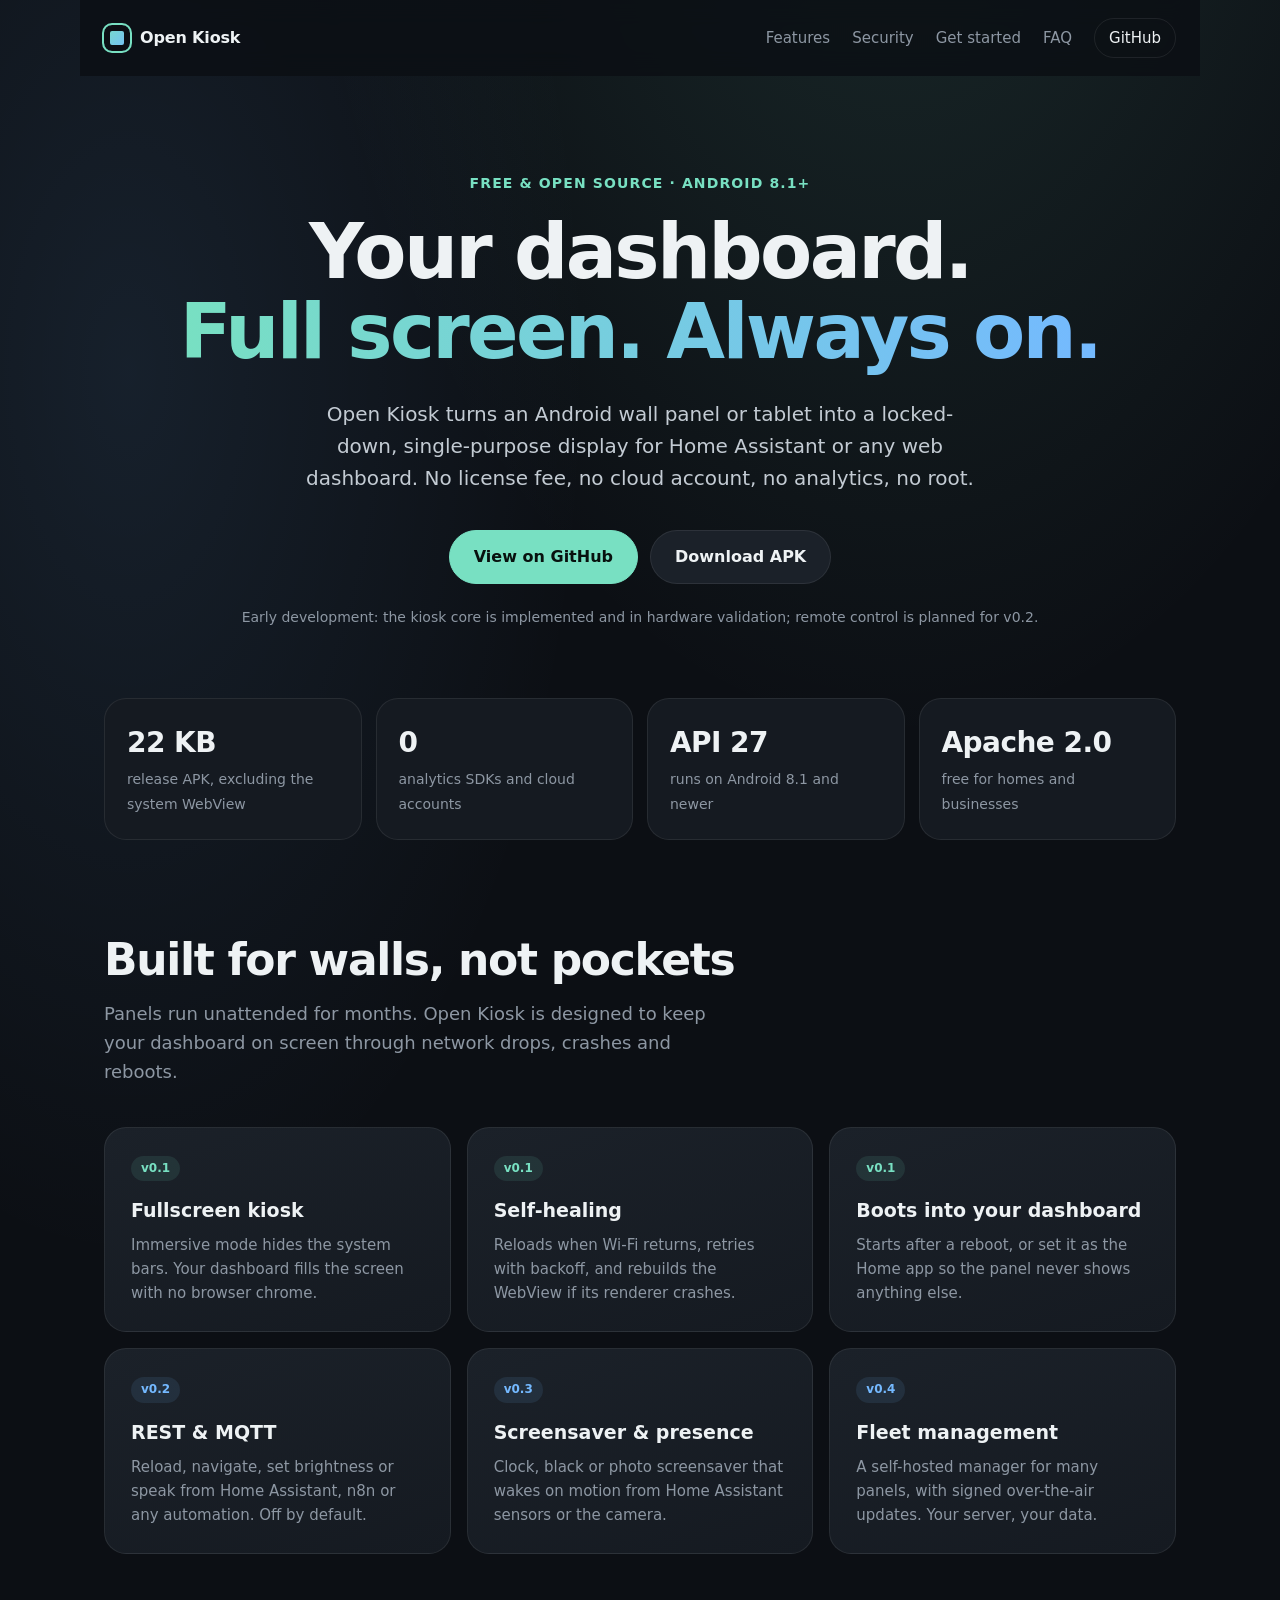
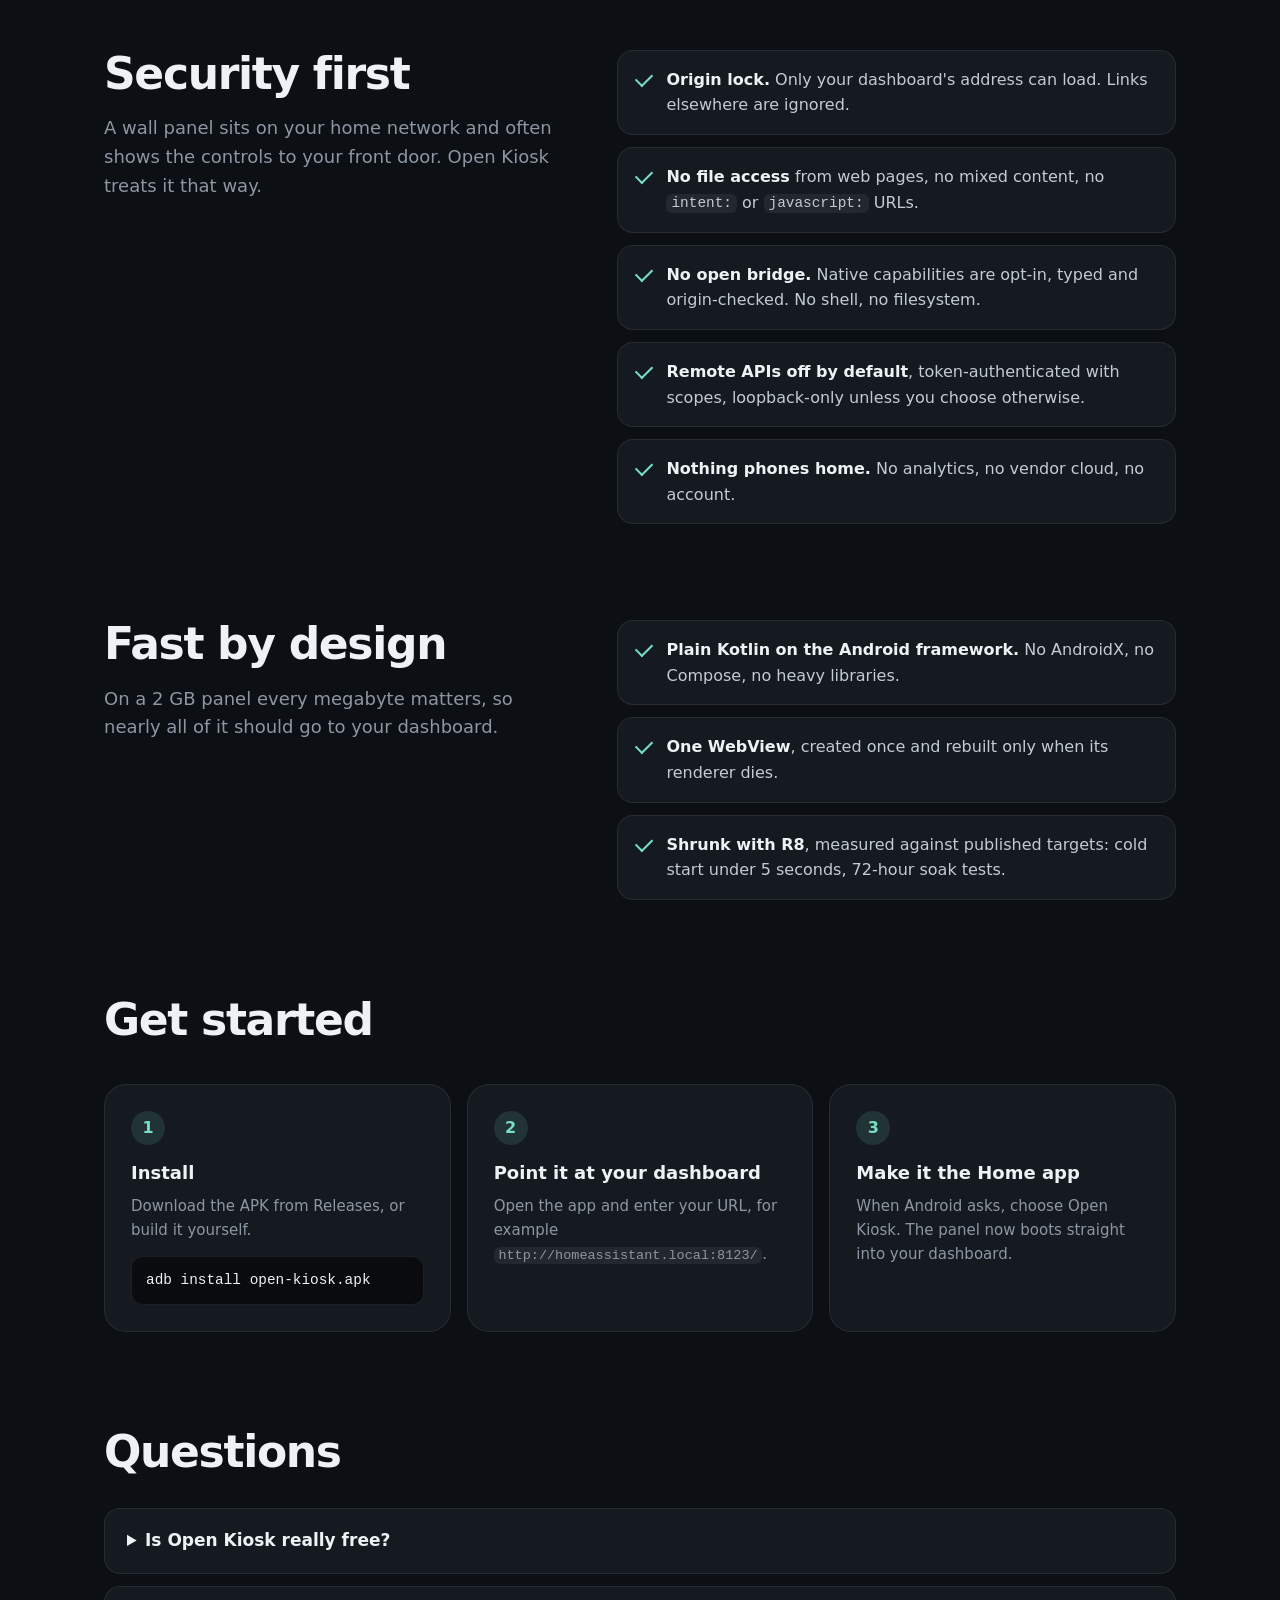
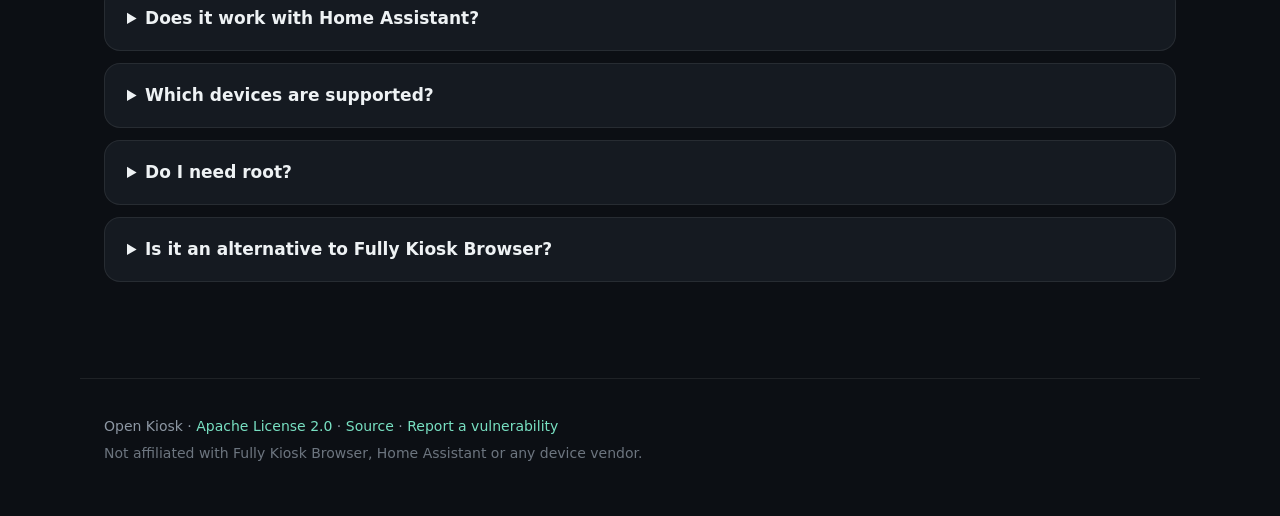
==== site/index.html @ db81648e "Add the v0.1 kiosk core, specification and project website Open Kiosk is a free, open-source kiosk b" ====
<!doctype html>
<html lang="en">
<head>
  <meta charset="utf-8">
  <meta name="viewport" content="width=device-width, initial-scale=1">
  <title>Open Kiosk — free, open-source kiosk browser for Android wall panels</title>
  <meta name="description" content="Open Kiosk is a free, open-source kiosk browser for Android 8.1+ wall panels and tablets. Run Home Assistant or any web dashboard full screen, locked down and always on. No license fee, no cloud account, no root.">
  <meta name="keywords" content="kiosk browser, android kiosk, home assistant wall panel, home assistant dashboard tablet, fully kiosk alternative, open source kiosk, wall mounted tablet">
  <meta name="theme-color" content="#0c0f14">
  <link rel="canonical" href="https://shoshins.github.io/open-kiosk/">
  <meta property="og:type" content="website">
  <meta property="og:title" content="Open Kiosk — open-source kiosk browser for Android wall panels">
  <meta property="og:description" content="Run Home Assistant or any web dashboard full screen on an Android panel. Free, open source, security- and performance-first.">
  <meta property="og:url" content="https://shoshins.github.io/open-kiosk/">
  <meta name="twitter:card" content="summary">
  <link rel="stylesheet" href="style.css">
  <script type="application/ld+json">
  {
    "@context": "https://schema.org",
    "@type": "SoftwareApplication",
    "name": "Open Kiosk",
    "applicationCategory": "UtilitiesApplication",
    "operatingSystem": "Android 8.1 or later",
    "description": "Free, open-source kiosk browser for Android wall panels and smart-home dashboards.",
    "license": "https://www.apache.org/licenses/LICENSE-2.0",
    "offers": { "@type": "Offer", "price": "0", "priceCurrency": "USD" },
    "url": "https://shoshins.github.io/open-kiosk/"
  }
  </script>
</head>
<body>
  <header class="nav">
    <a class="logo" href="#top" aria-label="Open Kiosk home"><span class="logo-mark" aria-hidden="true"></span>Open Kiosk</a>
    <nav aria-label="Sections">
      <a href="#features">Features</a>
      <a href="#security">Security</a>
      <a href="#start">Get started</a>
      <a href="#faq">FAQ</a>
      <a class="nav-cta" href="https://github.com/shoshins/open-kiosk">GitHub</a>
    </nav>
  </header>

  <main id="top">
    <section class="hero">
      <p class="eyebrow">Free &amp; open source · Android 8.1+</p>
      <h1>Your dashboard.<br><span>Full screen. Always on.</span></h1>
      <p class="lead">Open Kiosk turns an Android wall panel or tablet into a locked-down,
        single-purpose display for Home Assistant or any web dashboard.
        No license fee, no cloud account, no analytics, no root.</p>
      <div class="actions">
        <a class="button primary" href="https://github.com/shoshins/open-kiosk">View on GitHub</a>
        <a class="button" href="https://github.com/shoshins/open-kiosk/releases">Download APK</a>
      </div>
      <p class="status">Early development: the kiosk core is implemented and in hardware validation; remote control is planned for v0.2.</p>
    </section>

    <section class="stats" aria-label="At a glance">
      <div><strong>22 KB</strong><span>release APK, excluding the system WebView</span></div>
      <div><strong>0</strong><span>analytics SDKs and cloud accounts</span></div>
      <div><strong>API 27</strong><span>runs on Android 8.1 and newer</span></div>
      <div><strong>Apache 2.0</strong><span>free for homes and businesses</span></div>
    </section>

    <section id="features" class="section">
      <h2>Built for walls, not pockets</h2>
      <p class="section-lead">Panels run unattended for months. Open Kiosk is designed to keep your dashboard on screen through
        network drops, crashes and reboots.</p>
      <div class="cards">
        <article class="card">
          <span class="tag done">v0.1</span>
          <h3>Fullscreen kiosk</h3>
          <p>Immersive mode hides the system bars. Your dashboard fills the screen with no browser chrome.</p>
        </article>
        <article class="card">
          <span class="tag done">v0.1</span>
          <h3>Self-healing</h3>
          <p>Reloads when Wi-Fi returns, retries with backoff, and rebuilds the WebView if its renderer crashes.</p>
        </article>
        <article class="card">
          <span class="tag done">v0.1</span>
          <h3>Boots into your dashboard</h3>
          <p>Starts after a reboot, or set it as the Home app so the panel never shows anything else.</p>
        </article>
        <article class="card">
          <span class="tag">v0.2</span>
          <h3>REST &amp; MQTT</h3>
          <p>Reload, navigate, set brightness or speak from Home Assistant, n8n or any automation. Off by default.</p>
        </article>
        <article class="card">
          <span class="tag">v0.3</span>
          <h3>Screensaver &amp; presence</h3>
          <p>Clock, black or photo screensaver that wakes on motion from Home Assistant sensors or the camera.</p>
        </article>
        <article class="card">
          <span class="tag">v0.4</span>
          <h3>Fleet management</h3>
          <p>A self-hosted manager for many panels, with signed over-the-air updates. Your server, your data.</p>
        </article>
      </div>
    </section>

    <section id="security" class="section split">
      <div>
        <h2>Security first</h2>
        <p class="section-lead">A wall panel sits on your home network and often shows the controls to your front door.
          Open Kiosk treats it that way.</p>
      </div>
      <ul class="checks">
        <li><strong>Origin lock.</strong> Only your dashboard's address can load. Links elsewhere are ignored.</li>
        <li><strong>No file access</strong> from web pages, no mixed content, no <code>intent:</code> or <code>javascript:</code> URLs.</li>
        <li><strong>No open bridge.</strong> Native capabilities are opt-in, typed and origin-checked. No shell, no filesystem.</li>
        <li><strong>Remote APIs off by default</strong>, token-authenticated with scopes, loopback-only unless you choose otherwise.</li>
        <li><strong>Nothing phones home.</strong> No analytics, no vendor cloud, no account.</li>
      </ul>
    </section>

    <section class="section split">
      <div>
        <h2>Fast by design</h2>
        <p class="section-lead">On a 2 GB panel every megabyte matters, so nearly all of it should go to your dashboard.</p>
      </div>
      <ul class="checks">
        <li><strong>Plain Kotlin on the Android framework.</strong> No AndroidX, no Compose, no heavy libraries.</li>
        <li><strong>One WebView</strong>, created once and rebuilt only when its renderer dies.</li>
        <li><strong>Shrunk with R8</strong>, measured against published targets: cold start under 5 seconds, 72-hour soak tests.</li>
      </ul>
    </section>

    <section id="start" class="section">
      <h2>Get started</h2>
      <ol class="steps">
        <li><h3>Install</h3><p>Download the APK from Releases, or build it yourself.</p>
          <pre><code>adb install open-kiosk.apk</code></pre></li>
        <li><h3>Point it at your dashboard</h3><p>Open the app and enter your URL, for example
          <code>http://homeassistant.local:8123/</code>.</p></li>
        <li><h3>Make it the Home app</h3><p>When Android asks, choose Open Kiosk. The panel now boots straight into your dashboard.</p></li>
      </ol>
    </section>

    <section id="faq" class="section">
      <h2>Questions</h2>
      <details>
        <summary>Is Open Kiosk really free?</summary>
        <p>Yes. It is open source under the Apache License 2.0, free for personal and commercial use, with no paid tier.</p>
      </details>
      <details>
        <summary>Does it work with Home Assistant?</summary>
        <p>Yes. Any web dashboard works, including Home Assistant's own UI and custom dashboards. MQTT discovery for Home Assistant is planned for v0.2.</p>
      </details>
      <details>
        <summary>Which devices are supported?</summary>
        <p>Android 8.1 (API 27) or newer with Android System WebView: wall panels, tablets and TV boxes. Vendor-specific hardware such as knobs and secondary screens gets experimental adapters.</p>
      </details>
      <details>
        <summary>Do I need root?</summary>
        <p>No. A fully locked-down kiosk uses Android's own device-owner Lock Task mode, which is optional and documented separately.</p>
      </details>
      <details>
        <summary>Is it an alternative to Fully Kiosk Browser?</summary>
        <p>It covers the same core use case, a locked-down dashboard browser, as a free, open-source project. It is independent and not affiliated with Fully Kiosk Browser.</p>
      </details>
    </section>
  </main>

  <footer class="footer">
    <p>Open Kiosk · <a href="https://github.com/shoshins/open-kiosk/blob/main/LICENSE">Apache License 2.0</a> ·
      <a href="https://github.com/shoshins/open-kiosk">Source</a> ·
      <a href="https://github.com/shoshins/open-kiosk/blob/main/SECURITY.md">Report a vulnerability</a></p>
    <p class="muted">Not affiliated with Fully Kiosk Browser, Home Assistant or any device vendor.</p>
  </footer>
</body>
</html>
---- site/style.css ----
:root {
  --bg: #0c0f14;
  --panel: #151a21;
  --panel-2: #1b2129;
  --line: rgba(255, 255, 255, .08);
  --text: #eef2f4;
  --muted: #8d97a3;
  --mint: #78e0c2;
  --blue: #74b9ff;
  --radius: 22px;
  --max: 1120px;
  color-scheme: dark;
}

* { box-sizing: border-box; }

html { scroll-behavior: smooth; }

body {
  margin: 0;
  font-family: system-ui, -apple-system, "Segoe UI", Roboto, sans-serif;
  line-height: 1.6;
  color: var(--text);
  background:
    radial-gradient(ellipse 80% 50% at 70% -10%, rgba(120, 224, 194, .14), transparent 60%),
    radial-gradient(ellipse 60% 40% at 10% 10%, rgba(116, 185, 255, .10), transparent 60%),
    var(--bg);
  -webkit-font-smoothing: antialiased;
}

a { color: var(--mint); text-decoration: none; }
a:hover { text-decoration: underline; }
code { font-family: ui-monospace, "SF Mono", Menlo, monospace; font-size: .9em; padding: .1em .35em; border-radius: 6px; background: rgba(255, 255, 255, .06); }

/* Navigation */
.nav {
  position: sticky; top: 0; z-index: 10;
  display: flex; align-items: center; justify-content: space-between;
  max-width: var(--max); margin: 0 auto; padding: 18px 24px;
  background: rgba(12, 15, 20, .82);
  backdrop-filter: blur(12px);
  -webkit-backdrop-filter: blur(12px);
}
.logo { display: flex; align-items: center; gap: 10px; color: var(--text); font-weight: 750; letter-spacing: -.01em; }
.logo:hover { text-decoration: none; }
.logo-mark {
  width: 26px; height: 26px; border-radius: 8px;
  background: linear-gradient(135deg, var(--mint), var(--blue));
  box-shadow: inset 0 0 0 6px var(--bg);
  outline: 2px solid var(--mint);
}
.nav nav { display: flex; align-items: center; gap: 22px; }
.nav nav a { color: var(--muted); font-size: 15px; }
.nav nav a:hover { color: var(--text); text-decoration: none; }
.nav .nav-cta { color: var(--text); padding: 7px 14px; border: 1px solid var(--line); border-radius: 999px; }

/* Hero */
.hero { max-width: var(--max); margin: 0 auto; padding: 96px 24px 56px; text-align: center; }
.eyebrow { margin: 0 0 18px; color: var(--mint); font-size: 14px; font-weight: 650; letter-spacing: .08em; text-transform: uppercase; }
h1 { margin: 0; font-size: clamp(40px, 7vw, 76px); line-height: 1.05; letter-spacing: -.035em; font-weight: 750; }
h1 span { background: linear-gradient(90deg, var(--mint), var(--blue)); -webkit-background-clip: text; background-clip: text; color: transparent; }
.lead { max-width: 680px; margin: 26px auto 0; color: #c3cbd3; font-size: clamp(17px, 2vw, 20px); }
.actions { display: flex; justify-content: center; flex-wrap: wrap; gap: 12px; margin-top: 36px; }
.button {
  display: inline-block; padding: 13px 24px; border-radius: 999px;
  border: 1px solid var(--line); background: var(--panel-2);
  color: var(--text); font-weight: 650;
  transition: transform .15s ease, border-color .15s ease;
}
.button:hover { text-decoration: none; transform: translateY(-1px); border-color: rgba(255, 255, 255, .2); }
.button.primary { background: var(--mint); border-color: var(--mint); color: #08110e; }
.status { margin-top: 22px; color: var(--muted); font-size: 14px; }

/* Stats */
.stats {
  max-width: var(--max); margin: 0 auto; padding: 0 24px;
  display: grid; grid-template-columns: repeat(4, 1fr); gap: 14px;
}
.stats div { padding: 22px; border-radius: var(--radius); background: var(--panel); border: 1px solid var(--line); }
.stats strong { display: block; font-size: 28px; letter-spacing: -.02em; }
.stats span { color: var(--muted); font-size: 14px; }

/* Sections */
.section { max-width: var(--max); margin: 0 auto; padding: 96px 24px 0; }
h2 { margin: 0; font-size: clamp(30px, 4vw, 44px); letter-spacing: -.03em; line-height: 1.1; }
.section-lead { max-width: 620px; margin: 16px 0 0; color: var(--muted); font-size: 18px; }
.split { display: grid; grid-template-columns: 1fr 1.2fr; gap: 48px; align-items: start; }

.cards { display: grid; grid-template-columns: repeat(3, 1fr); gap: 16px; margin-top: 40px; }
.card { padding: 26px; border-radius: var(--radius); background: linear-gradient(160deg, var(--panel-2), var(--panel)); border: 1px solid var(--line); }
.card h3 { margin: 14px 0 8px; font-size: 19px; }
.card p { margin: 0; color: var(--muted); font-size: 15px; }
.tag { display: inline-block; padding: 3px 10px; border-radius: 999px; font-size: 12px; font-weight: 700; color: var(--blue); background: rgba(116, 185, 255, .1); }
.tag.done { color: var(--mint); background: rgba(120, 224, 194, .1); }

.checks { list-style: none; margin: 0; padding: 0; display: grid; gap: 12px; }
.checks li { position: relative; padding: 16px 18px 16px 48px; border-radius: 16px; background: var(--panel); border: 1px solid var(--line); color: #c3cbd3; }
.checks li::before {
  content: ""; position: absolute; left: 18px; top: 22px;
  width: 14px; height: 8px;
  border-left: 2px solid var(--mint); border-bottom: 2px solid var(--mint);
  transform: rotate(-45deg);
}
.checks strong { color: var(--text); }

.steps { list-style: none; counter-reset: step; margin: 40px 0 0; padding: 0; display: grid; grid-template-columns: repeat(3, 1fr); gap: 16px; }
.steps li { counter-increment: step; padding: 26px; border-radius: var(--radius); background: var(--panel); border: 1px solid var(--line); }
.steps li::before { content: counter(step); display: grid; place-items: center; width: 34px; height: 34px; border-radius: 50%; background: rgba(120, 224, 194, .12); color: var(--mint); font-weight: 750; }
.steps h3 { margin: 14px 0 6px; font-size: 18px; }
.steps p { margin: 0; color: var(--muted); font-size: 15px; }
.steps pre { margin: 14px 0 0; padding: 12px 14px; border-radius: 12px; background: #090b0f; border: 1px solid var(--line); overflow-x: auto; }
.steps pre code { padding: 0; background: none; }

details { margin-top: 12px; padding: 18px 22px; border-radius: 16px; background: var(--panel); border: 1px solid var(--line); }
details:first-of-type { margin-top: 32px; }
summary { cursor: pointer; font-weight: 650; font-size: 17px; }
details p { margin: 12px 0 0; color: var(--muted); }

/* Footer */
.footer { max-width: var(--max); margin: 96px auto 0; padding: 32px 24px 48px; border-top: 1px solid var(--line); color: var(--muted); font-size: 14px; }
.footer p { margin: 4px 0; }
.muted { opacity: .75; }

@media (max-width: 860px) {
  .nav nav a:not(.nav-cta) { display: none; }
  .stats { grid-template-columns: repeat(2, 1fr); }
  .cards, .steps, .split { grid-template-columns: 1fr; }
  .split { gap: 24px; }
  .hero { padding-top: 64px; }
  .section { padding-top: 72px; }
}

@media (prefers-reduced-motion: reduce) {
  html { scroll-behavior: auto; }
  .button { transition: none; }
}
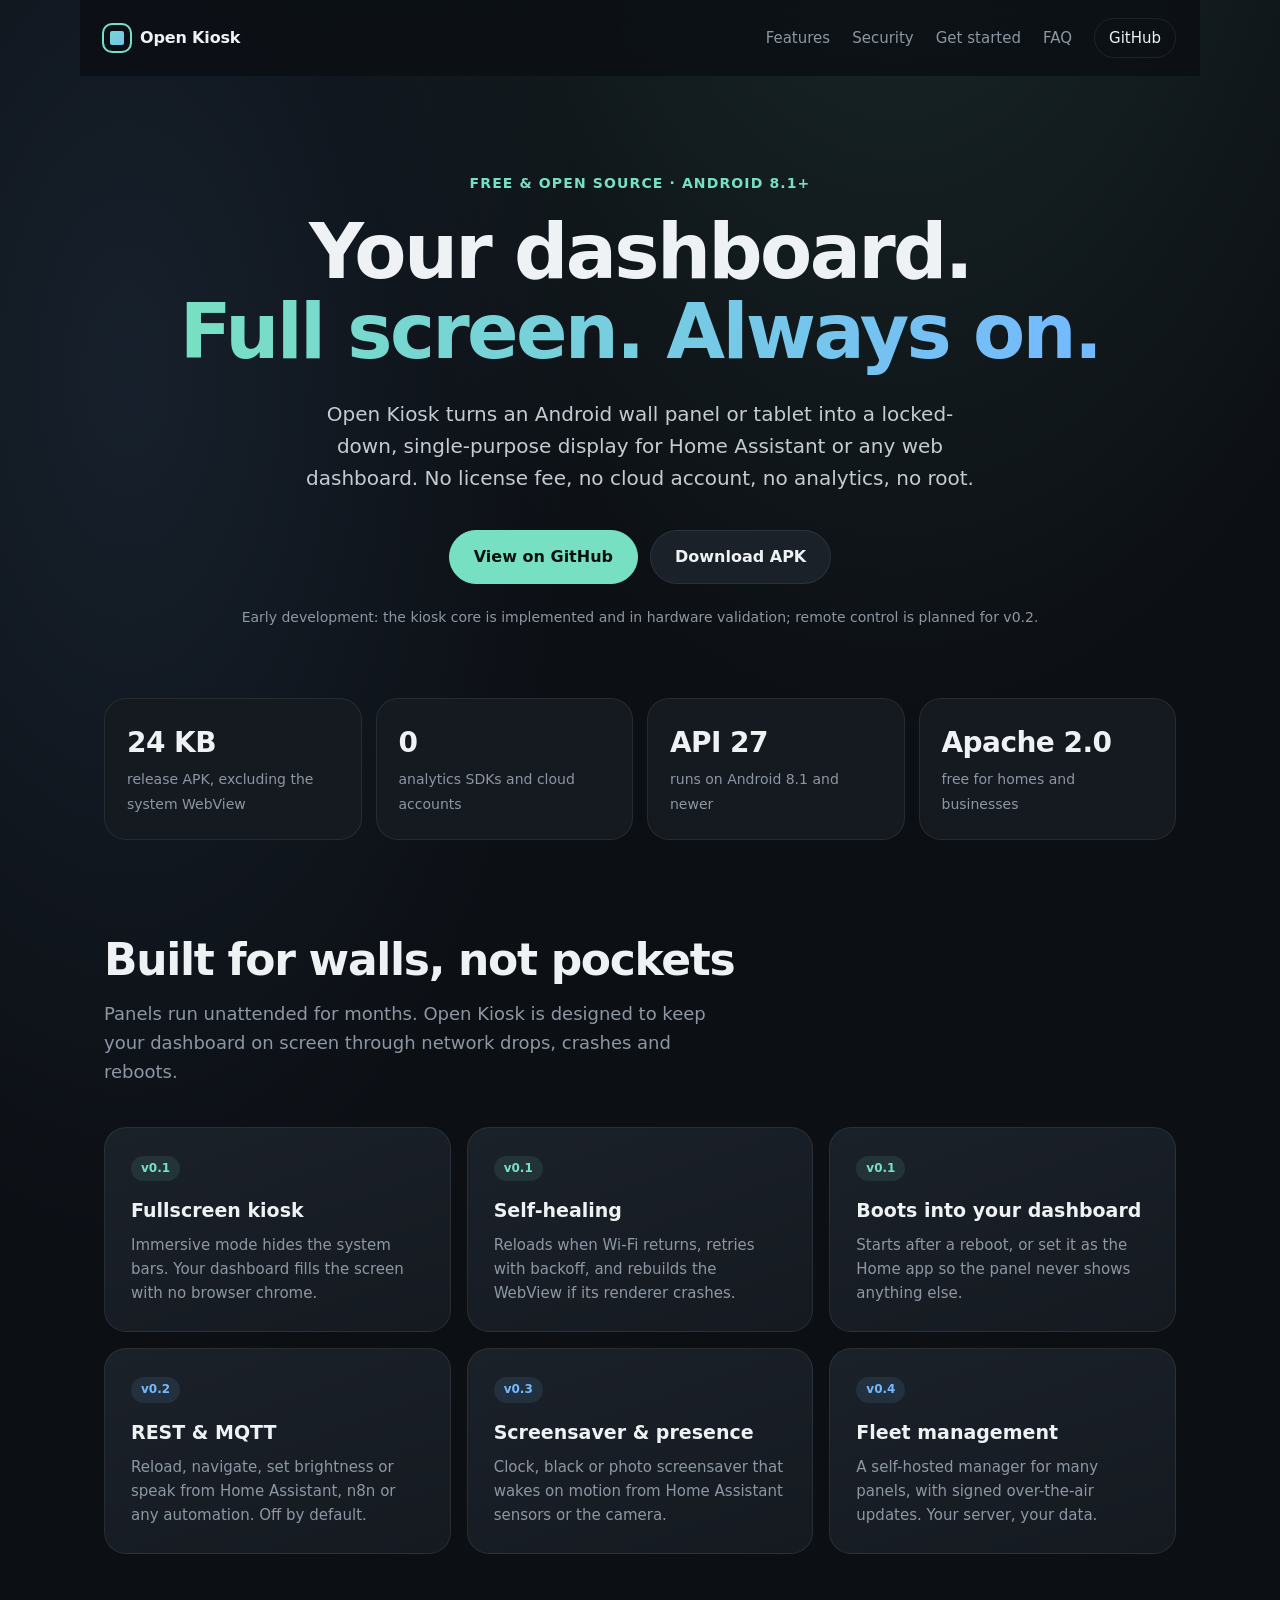
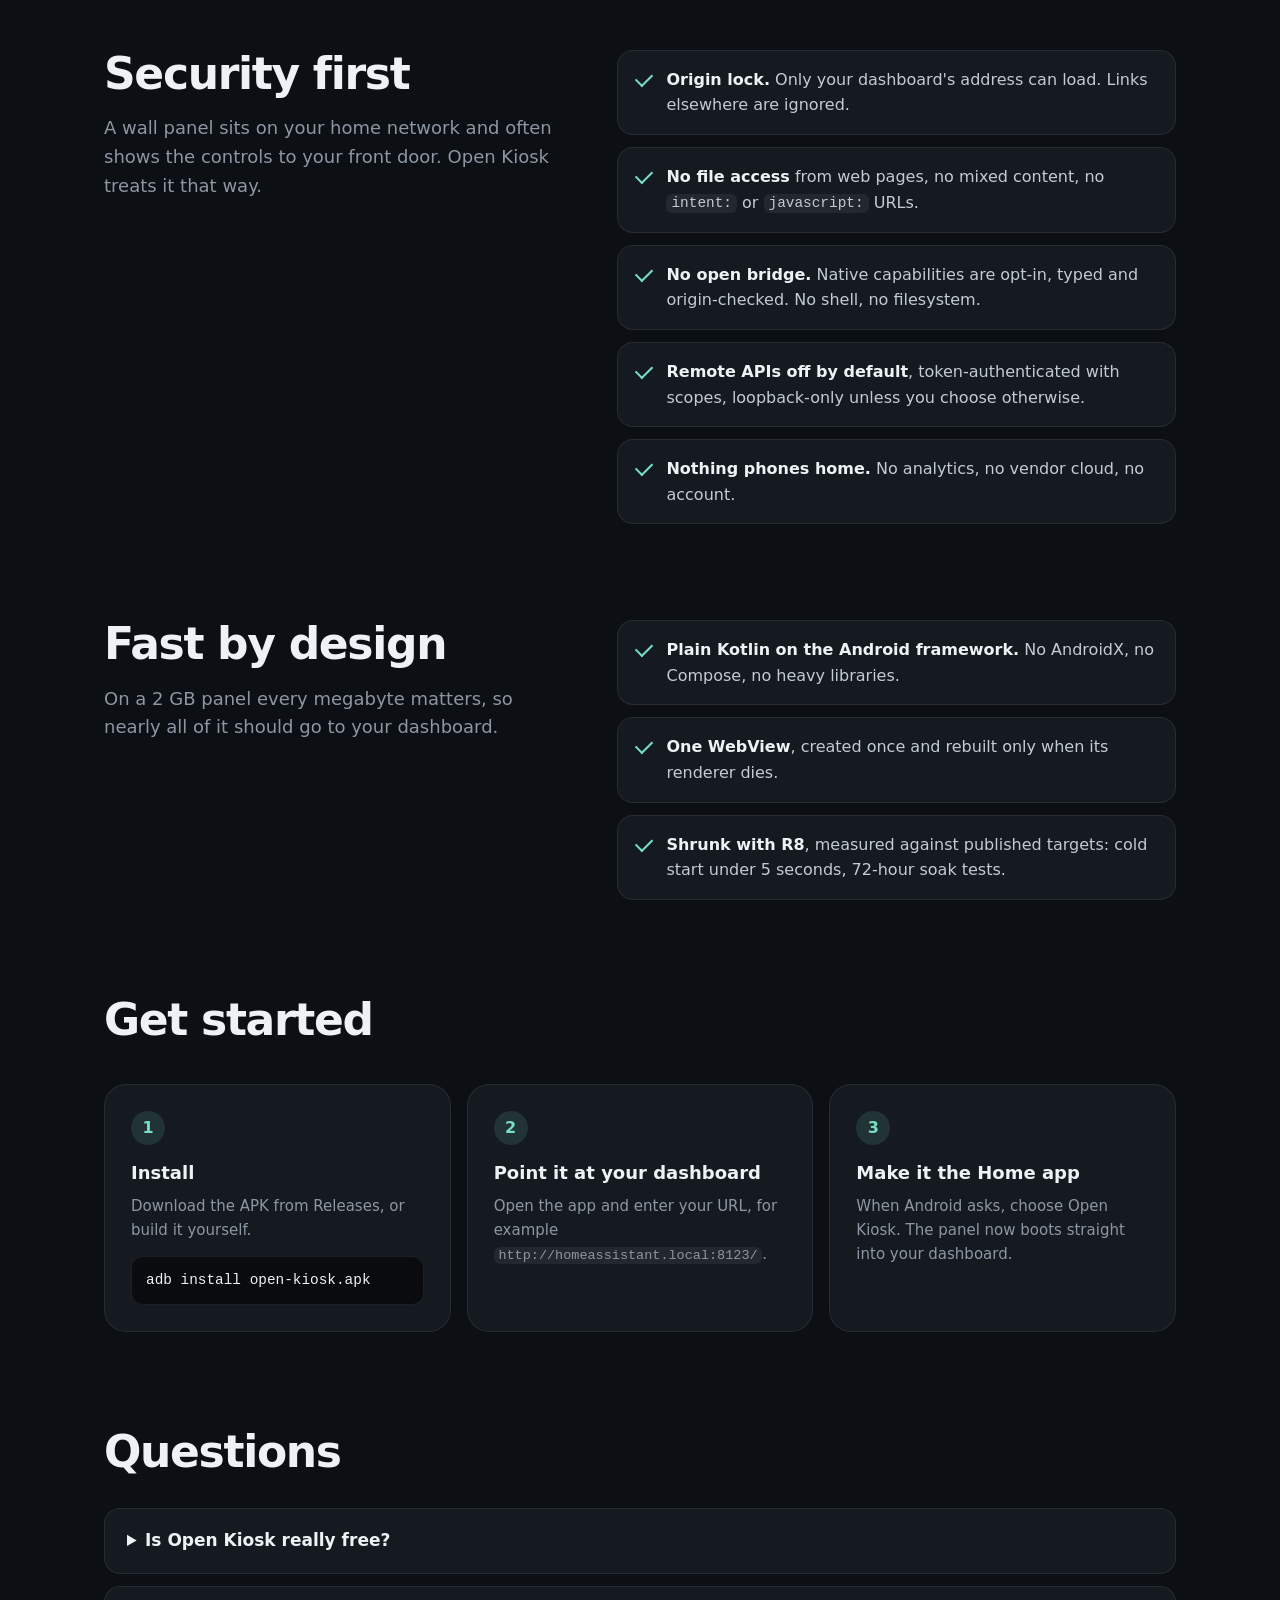
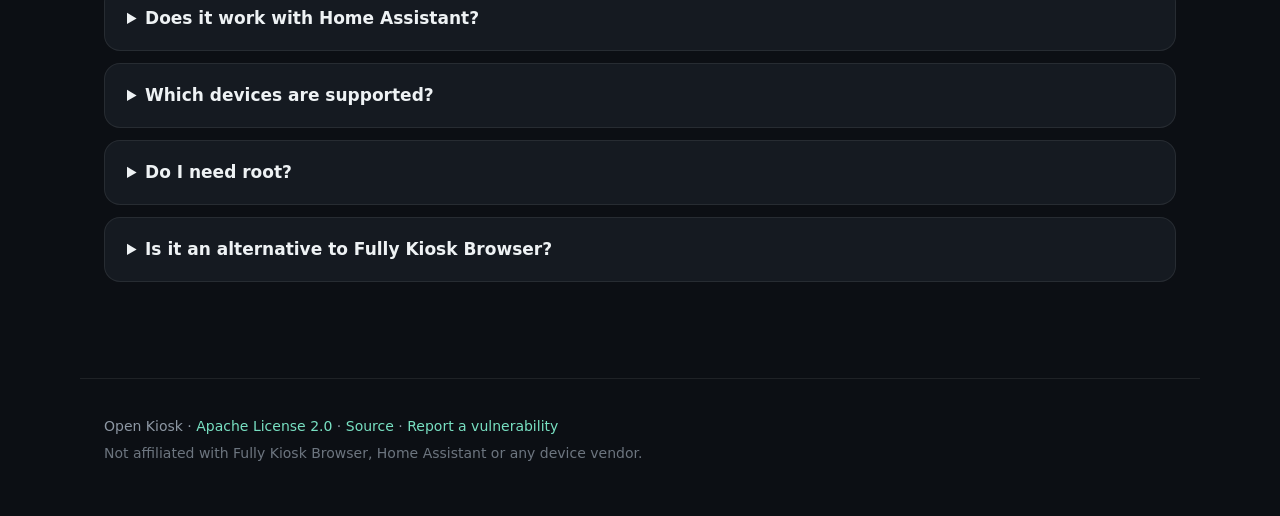
==== commit 6c3b56af: "Target Android 16 and fix the CI build Google Play requires API 36 for new apps and updates from 31 " ====
--- a/site/index.html
+++ b/site/index.html
@@ -55,7 +55,7 @@
     </section>
 
     <section class="stats" aria-label="At a glance">
-      <div><strong>22 KB</strong><span>release APK, excluding the system WebView</span></div>
+      <div><strong>24 KB</strong><span>release APK, excluding the system WebView</span></div>
       <div><strong>0</strong><span>analytics SDKs and cloud accounts</span></div>
       <div><strong>API 27</strong><span>runs on Android 8.1 and newer</span></div>
       <div><strong>Apache 2.0</strong><span>free for homes and businesses</span></div>
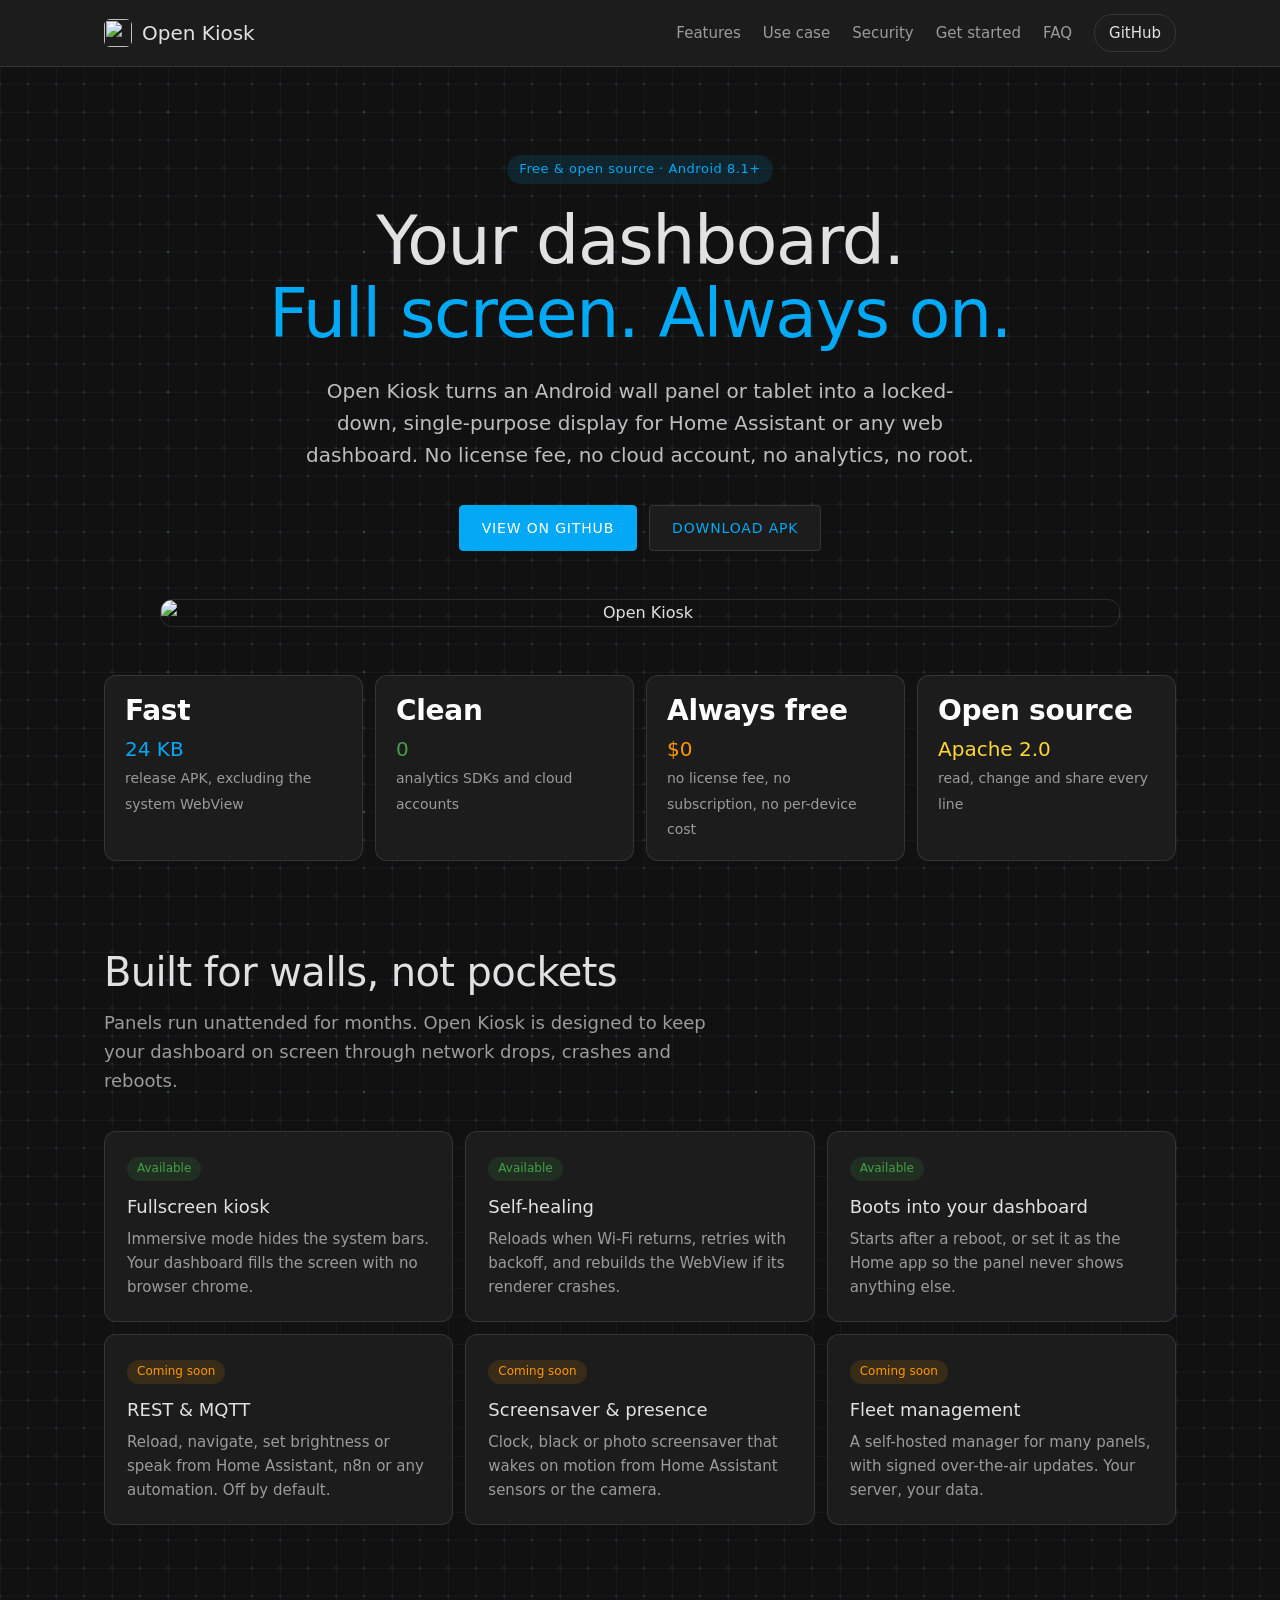
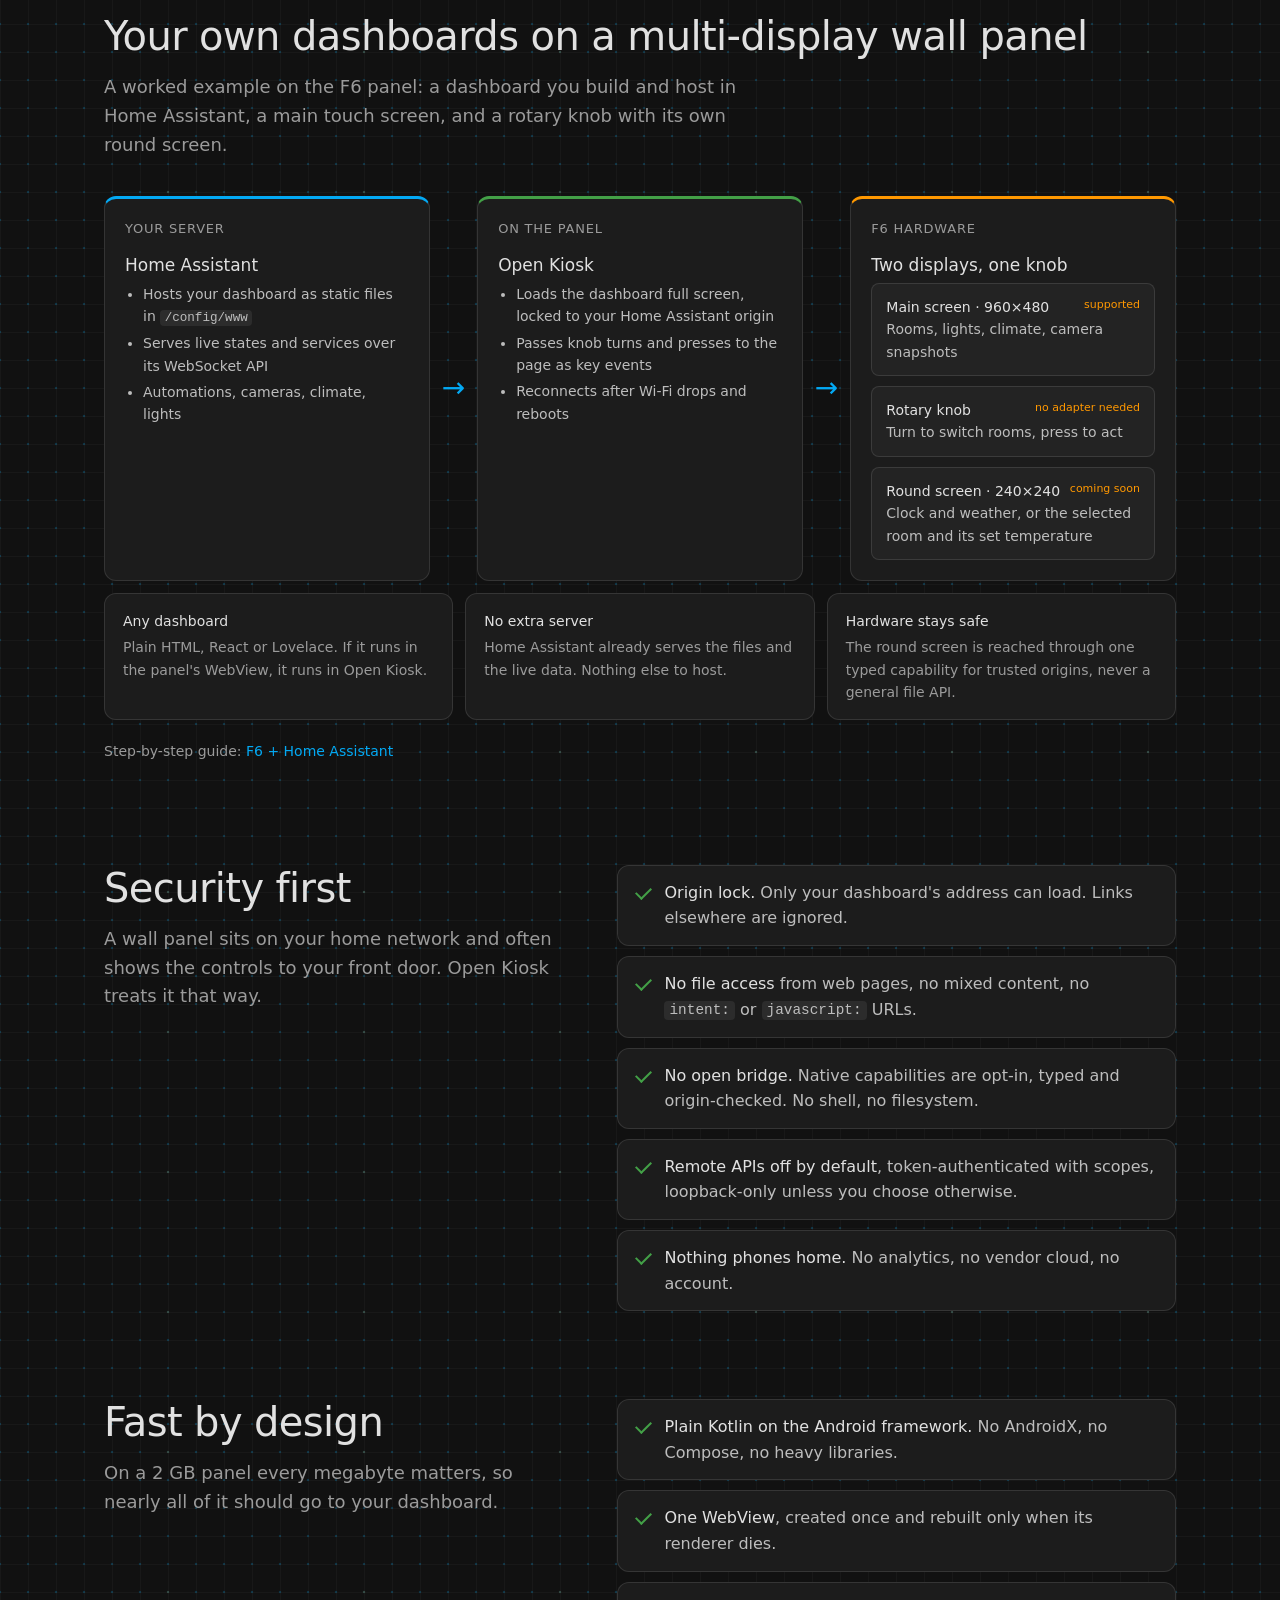
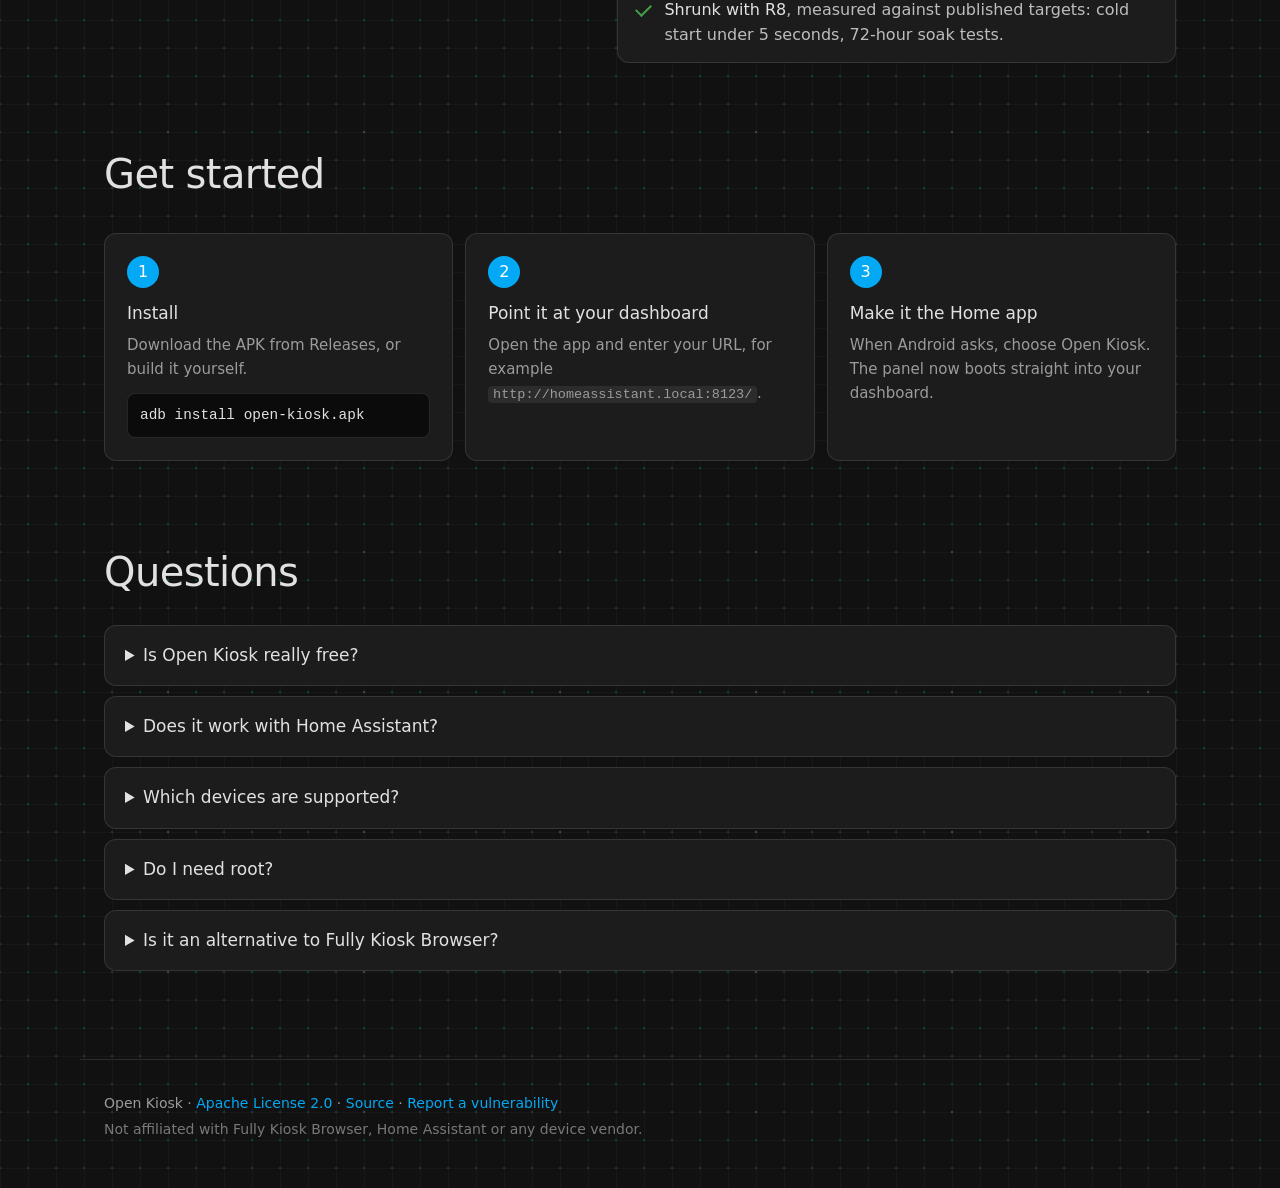
==== commit 7ce5dec3: "Restyle the website after Home Assistant and add the F6 use case The site now uses Home Assistant's " ====
--- a/site/index.html
+++ b/site/index.html
@@ -7,12 +7,15 @@
   <meta name="description" content="Open Kiosk is a free, open-source kiosk browser for Android 8.1+ wall panels and tablets. Run Home Assistant or any web dashboard full screen, locked down and always on. No license fee, no cloud account, no root.">
   <meta name="keywords" content="kiosk browser, android kiosk, home assistant wall panel, home assistant dashboard tablet, fully kiosk alternative, open source kiosk, wall mounted tablet">
   <meta name="theme-color" content="#0c0f14">
-  <link rel="canonical" href="https://shoshins.github.io/open-kiosk/">
+  <link rel="canonical" href="https://open-kiosk.shoshins.com/">
   <meta property="og:type" content="website">
   <meta property="og:title" content="Open Kiosk — open-source kiosk browser for Android wall panels">
   <meta property="og:description" content="Run Home Assistant or any web dashboard full screen on an Android panel. Free, open source, security- and performance-first.">
-  <meta property="og:url" content="https://shoshins.github.io/open-kiosk/">
+  <meta property="og:url" content="https://open-kiosk.shoshins.com/">
   <meta name="twitter:card" content="summary">
+  <link rel="icon" type="image/webp" href="icons/icon.webp">
+  <link rel="apple-touch-icon" href="icons/icon.webp">
+  <meta property="og:image" content="https://open-kiosk.shoshins.com/icons/icon.webp">
   <link rel="stylesheet" href="style.css">
   <script type="application/ld+json">
   {
@@ -24,21 +27,25 @@
     "description": "Free, open-source kiosk browser for Android wall panels and smart-home dashboards.",
     "license": "https://www.apache.org/licenses/LICENSE-2.0",
     "offers": { "@type": "Offer", "price": "0", "priceCurrency": "USD" },
-    "url": "https://shoshins.github.io/open-kiosk/"
+    "url": "https://open-kiosk.shoshins.com/",
+    "image": "https://open-kiosk.shoshins.com/icons/icon.webp"
   }
   </script>
 </head>
 <body>
+  <div class="nav-wrap">
   <header class="nav">
-    <a class="logo" href="#top" aria-label="Open Kiosk home"><span class="logo-mark" aria-hidden="true"></span>Open Kiosk</a>
+    <a class="logo" href="#top" aria-label="Open Kiosk home"><img class="logo-mark" src="icons/icon.webp" alt="" width="28" height="28">Open Kiosk</a>
     <nav aria-label="Sections">
       <a href="#features">Features</a>
+      <a href="#use-case">Use case</a>
       <a href="#security">Security</a>
       <a href="#start">Get started</a>
       <a href="#faq">FAQ</a>
       <a class="nav-cta" href="https://github.com/shoshins/open-kiosk">GitHub</a>
     </nav>
   </header>
+  </div>
 
   <main id="top">
     <section class="hero">
@@ -51,14 +58,14 @@
         <a class="button primary" href="https://github.com/shoshins/open-kiosk">View on GitHub</a>
         <a class="button" href="https://github.com/shoshins/open-kiosk/releases">Download APK</a>
       </div>
-      <p class="status">Early development: the kiosk core is implemented and in hardware validation; remote control is planned for v0.2.</p>
+      <img class="hero-banner" src="icons/about-dark.webp" alt="Open Kiosk">
     </section>
 
     <section class="stats" aria-label="At a glance">
-      <div><strong>24 KB</strong><span>release APK, excluding the system WebView</span></div>
-      <div><strong>0</strong><span>analytics SDKs and cloud accounts</span></div>
-      <div><strong>API 27</strong><span>runs on Android 8.1 and newer</span></div>
-      <div><strong>Apache 2.0</strong><span>free for homes and businesses</span></div>
+      <div><b>Fast</b><strong>24 KB</strong><span>release APK, excluding the system WebView</span></div>
+      <div><b>Clean</b><strong>0</strong><span>analytics SDKs and cloud accounts</span></div>
+      <div><b>Always free</b><strong>$0</strong><span>no license fee, no subscription, no per-device cost</span></div>
+      <div><b>Open source</b><strong>Apache 2.0</strong><span>read, change and share every line</span></div>
     </section>
 
     <section id="features" class="section">
@@ -67,36 +74,79 @@
         network drops, crashes and reboots.</p>
       <div class="cards">
         <article class="card">
-          <span class="tag done">v0.1</span>
+          <span class="tag done">Available</span>
           <h3>Fullscreen kiosk</h3>
           <p>Immersive mode hides the system bars. Your dashboard fills the screen with no browser chrome.</p>
         </article>
         <article class="card">
-          <span class="tag done">v0.1</span>
+          <span class="tag done">Available</span>
           <h3>Self-healing</h3>
           <p>Reloads when Wi-Fi returns, retries with backoff, and rebuilds the WebView if its renderer crashes.</p>
         </article>
         <article class="card">
-          <span class="tag done">v0.1</span>
+          <span class="tag done">Available</span>
           <h3>Boots into your dashboard</h3>
           <p>Starts after a reboot, or set it as the Home app so the panel never shows anything else.</p>
         </article>
         <article class="card">
-          <span class="tag">v0.2</span>
+          <span class="tag">Coming soon</span>
           <h3>REST &amp; MQTT</h3>
           <p>Reload, navigate, set brightness or speak from Home Assistant, n8n or any automation. Off by default.</p>
         </article>
         <article class="card">
-          <span class="tag">v0.3</span>
+          <span class="tag">Coming soon</span>
           <h3>Screensaver &amp; presence</h3>
           <p>Clock, black or photo screensaver that wakes on motion from Home Assistant sensors or the camera.</p>
         </article>
         <article class="card">
-          <span class="tag">v0.4</span>
+          <span class="tag">Coming soon</span>
           <h3>Fleet management</h3>
           <p>A self-hosted manager for many panels, with signed over-the-air updates. Your server, your data.</p>
         </article>
       </div>
+    </section>
+
+    <section id="use-case" class="section">
+      <h2>Your own dashboards on a multi-display wall panel</h2>
+      <p class="section-lead">A worked example on the F6 panel: a dashboard you build and host in Home Assistant,
+        a main touch screen, and a rotary knob with its own round screen.</p>
+      <div class="flow" aria-label="How the pieces connect">
+        <article class="tier ha">
+          <p class="kind">Your server</p>
+          <h3>Home Assistant</h3>
+          <ul>
+            <li>Hosts your dashboard as static files in <code>/config/www</code></li>
+            <li>Serves live states and services over its WebSocket API</li>
+            <li>Automations, cameras, climate, lights</li>
+          </ul>
+        </article>
+        <span class="flow-arrow" aria-hidden="true">&rarr;</span>
+        <article class="tier app">
+          <p class="kind">On the panel</p>
+          <h3>Open Kiosk</h3>
+          <ul>
+            <li>Loads the dashboard full screen, locked to your Home Assistant origin</li>
+            <li>Passes knob turns and presses to the page as key events</li>
+            <li>Reconnects after Wi-Fi drops and reboots</li>
+          </ul>
+        </article>
+        <span class="flow-arrow" aria-hidden="true">&rarr;</span>
+        <article class="tier device">
+          <p class="kind">F6 hardware</p>
+          <h3>Two displays, one knob</h3>
+          <div class="screens">
+            <div class="screen"><span class="badge">supported</span><strong>Main screen · 960×480</strong>Rooms, lights, climate, camera snapshots</div>
+            <div class="screen"><span class="badge">no adapter needed</span><strong>Rotary knob</strong>Turn to switch rooms, press to act</div>
+            <div class="screen"><span class="badge">coming soon</span><strong>Round screen · 240×240</strong>Clock and weather, or the selected room and its set temperature</div>
+          </div>
+        </article>
+      </div>
+      <div class="usecase-notes">
+        <div><strong>Any dashboard</strong>Plain HTML, React or Lovelace. If it runs in the panel's WebView, it runs in Open Kiosk.</div>
+        <div><strong>No extra server</strong>Home Assistant already serves the files and the live data. Nothing else to host.</div>
+        <div><strong>Hardware stays safe</strong>The round screen is reached through one typed capability for trusted origins, never a general file API.</div>
+      </div>
+      <p class="status">Step-by-step guide: <a href="https://github.com/shoshins/open-kiosk/blob/main/docs/use-cases/f6-home-assistant.md">F6 + Home Assistant</a></p>
     </section>
 
     <section id="security" class="section split">
@@ -145,7 +195,7 @@
       </details>
       <details>
         <summary>Does it work with Home Assistant?</summary>
-        <p>Yes. Any web dashboard works, including Home Assistant's own UI and custom dashboards. MQTT discovery for Home Assistant is planned for v0.2.</p>
+        <p>Yes. Any web dashboard works, including Home Assistant's own UI and custom dashboards. MQTT discovery for Home Assistant is coming soon.</p>
       </details>
       <details>
         <summary>Which devices are supported?</summary>
--- a/site/style.css
+++ b/site/style.css
@@ -1,13 +1,16 @@
+/* Palette follows Home Assistant's dark theme. */
 :root {
-  --bg: #0c0f14;
-  --panel: #151a21;
-  --panel-2: #1b2129;
-  --line: rgba(255, 255, 255, .08);
-  --text: #eef2f4;
-  --muted: #8d97a3;
-  --mint: #78e0c2;
-  --blue: #74b9ff;
-  --radius: 22px;
+  --bg: #111111;
+  --card: #1c1c1c;
+  --card-2: #232323;
+  --line: rgba(225, 225, 225, .12);
+  --text: #e1e1e1;
+  --muted: #9b9b9b;
+  --primary: #03a9f4;
+  --accent: #ff9800;
+  --on: #fdd835;
+  --ok: #43a047;
+  --radius: 12px;
   --max: 1120px;
   color-scheme: dark;
 }
@@ -18,116 +21,136 @@
 
 body {
   margin: 0;
-  font-family: system-ui, -apple-system, "Segoe UI", Roboto, sans-serif;
+  font-family: Roboto, system-ui, -apple-system, "Segoe UI", sans-serif;
   line-height: 1.6;
   color: var(--text);
-  background:
-    radial-gradient(ellipse 80% 50% at 70% -10%, rgba(120, 224, 194, .14), transparent 60%),
-    radial-gradient(ellipse 60% 40% at 10% 10%, rgba(116, 185, 255, .10), transparent 60%),
-    var(--bg);
+  background-color: var(--bg);
+  /* Small nodes on a faint 28px grid, like a wiring plan. A sparser
+     second set of nodes breaks up the regularity. */
+  background-image:
+    radial-gradient(circle, rgba(3, 169, 244, .22) 1.2px, transparent 1.6px),
+    radial-gradient(circle, rgba(255, 152, 0, .18) 1.2px, transparent 1.6px),
+    linear-gradient(to right, rgba(255, 255, 255, .03) 1px, transparent 1px),
+    linear-gradient(to bottom, rgba(255, 255, 255, .03) 1px, transparent 1px);
+  background-size: 28px 28px, 196px 140px, 28px 28px, 28px 28px;
+  background-position: -14px -14px, 70px 42px, 0 0, 0 0;
   -webkit-font-smoothing: antialiased;
 }
 
-a { color: var(--mint); text-decoration: none; }
+a { color: var(--primary); text-decoration: none; }
 a:hover { text-decoration: underline; }
-code { font-family: ui-monospace, "SF Mono", Menlo, monospace; font-size: .9em; padding: .1em .35em; border-radius: 6px; background: rgba(255, 255, 255, .06); }
+code { font-family: ui-monospace, "SF Mono", Menlo, monospace; font-size: .9em; padding: .1em .35em; border-radius: 4px; background: rgba(255, 255, 255, .07); }
 
-/* Navigation */
-.nav {
-  position: sticky; top: 0; z-index: 10;
-  display: flex; align-items: center; justify-content: space-between;
-  max-width: var(--max); margin: 0 auto; padding: 18px 24px;
-  background: rgba(12, 15, 20, .82);
-  backdrop-filter: blur(12px);
-  -webkit-backdrop-filter: blur(12px);
-}
-.logo { display: flex; align-items: center; gap: 10px; color: var(--text); font-weight: 750; letter-spacing: -.01em; }
+/* Navigation: a Home Assistant style top app bar. */
+.nav-wrap { position: sticky; top: 0; z-index: 10; background: var(--card); border-bottom: 1px solid var(--line); }
+.nav { display: flex; align-items: center; justify-content: space-between; max-width: var(--max); margin: 0 auto; padding: 14px 24px; }
+.logo { display: flex; align-items: center; gap: 10px; color: var(--text); font-weight: 500; font-size: 20px; }
 .logo:hover { text-decoration: none; }
-.logo-mark {
-  width: 26px; height: 26px; border-radius: 8px;
-  background: linear-gradient(135deg, var(--mint), var(--blue));
-  box-shadow: inset 0 0 0 6px var(--bg);
-  outline: 2px solid var(--mint);
-}
+.logo-mark { width: 28px; height: 28px; border-radius: 6px; object-fit: contain; }
 .nav nav { display: flex; align-items: center; gap: 22px; }
 .nav nav a { color: var(--muted); font-size: 15px; }
 .nav nav a:hover { color: var(--text); text-decoration: none; }
-.nav .nav-cta { color: var(--text); padding: 7px 14px; border: 1px solid var(--line); border-radius: 999px; }
+.nav .nav-cta { color: var(--text); padding: 6px 14px; border: 1px solid var(--line); border-radius: 18px; }
 
 /* Hero */
-.hero { max-width: var(--max); margin: 0 auto; padding: 96px 24px 56px; text-align: center; }
-.eyebrow { margin: 0 0 18px; color: var(--mint); font-size: 14px; font-weight: 650; letter-spacing: .08em; text-transform: uppercase; }
-h1 { margin: 0; font-size: clamp(40px, 7vw, 76px); line-height: 1.05; letter-spacing: -.035em; font-weight: 750; }
-h1 span { background: linear-gradient(90deg, var(--mint), var(--blue)); -webkit-background-clip: text; background-clip: text; color: transparent; }
-.lead { max-width: 680px; margin: 26px auto 0; color: #c3cbd3; font-size: clamp(17px, 2vw, 20px); }
-.actions { display: flex; justify-content: center; flex-wrap: wrap; gap: 12px; margin-top: 36px; }
+.hero { max-width: var(--max); margin: 0 auto; padding: 88px 24px 48px; text-align: center; }
+.eyebrow { display: inline-block; margin: 0 0 20px; padding: 4px 12px; border-radius: 14px; color: var(--primary); background: rgba(3, 169, 244, .12); font-size: 13px; font-weight: 500; letter-spacing: .04em; }
+h1 { margin: 0; font-size: clamp(38px, 6.5vw, 68px); line-height: 1.08; letter-spacing: -.02em; font-weight: 500; }
+h1 span { color: var(--primary); }
+.lead { max-width: 680px; margin: 24px auto 0; color: #bdbdbd; font-size: clamp(17px, 2vw, 20px); }
+.actions { display: flex; justify-content: center; flex-wrap: wrap; gap: 12px; margin-top: 34px; }
 .button {
-  display: inline-block; padding: 13px 24px; border-radius: 999px;
-  border: 1px solid var(--line); background: var(--panel-2);
-  color: var(--text); font-weight: 650;
-  transition: transform .15s ease, border-color .15s ease;
+  display: inline-block; padding: 11px 22px; border-radius: 4px;
+  border: 1px solid var(--line); background: var(--card);
+  color: var(--primary); font-weight: 500; text-transform: uppercase; letter-spacing: .06em; font-size: 14px;
+  transition: background-color .15s ease;
 }
-.button:hover { text-decoration: none; transform: translateY(-1px); border-color: rgba(255, 255, 255, .2); }
-.button.primary { background: var(--mint); border-color: var(--mint); color: #08110e; }
-.status { margin-top: 22px; color: var(--muted); font-size: 14px; }
+.button:hover { text-decoration: none; background: var(--card-2); }
+.button.primary { background: var(--primary); border-color: var(--primary); color: #fff; }
+.button.primary:hover { background: #0398dc; }
+.status { margin-top: 20px; color: var(--muted); font-size: 14px; }
+.hero-banner { display: block; width: 100%; max-width: 960px; height: auto; margin: 48px auto 0; border-radius: var(--radius); border: 1px solid var(--line); }
 
-/* Stats */
-.stats {
-  max-width: var(--max); margin: 0 auto; padding: 0 24px;
-  display: grid; grid-template-columns: repeat(4, 1fr); gap: 14px;
-}
-.stats div { padding: 22px; border-radius: var(--radius); background: var(--panel); border: 1px solid var(--line); }
-.stats strong { display: block; font-size: 28px; letter-spacing: -.02em; }
+/* Stats: Home Assistant entity tiles */
+.stats { max-width: var(--max); margin: 0 auto; padding: 0 24px; display: grid; grid-template-columns: repeat(4, 1fr); gap: 12px; }
+.stats div { padding: 18px 20px; border-radius: var(--radius); background: var(--card); border: 1px solid var(--line); }
+.stats b { display: block; color: #fff; font-size: 28px; font-weight: 700; letter-spacing: -.01em; line-height: 1.2; }
+.stats strong { display: block; margin-top: 6px; font-size: 20px; font-weight: 500; color: var(--text); }
+.stats div:nth-child(1) strong { color: var(--primary); }
+.stats div:nth-child(2) strong { color: var(--ok); }
+.stats div:nth-child(3) strong { color: var(--accent); }
+.stats div:nth-child(4) strong { color: var(--on); }
 .stats span { color: var(--muted); font-size: 14px; }
 
 /* Sections */
-.section { max-width: var(--max); margin: 0 auto; padding: 96px 24px 0; }
-h2 { margin: 0; font-size: clamp(30px, 4vw, 44px); letter-spacing: -.03em; line-height: 1.1; }
-.section-lead { max-width: 620px; margin: 16px 0 0; color: var(--muted); font-size: 18px; }
+.section { max-width: var(--max); margin: 0 auto; padding: 88px 24px 0; }
+h2 { margin: 0; font-size: clamp(28px, 4vw, 40px); letter-spacing: -.015em; line-height: 1.15; font-weight: 500; }
+.section-lead { max-width: 640px; margin: 14px 0 0; color: var(--muted); font-size: 18px; }
 .split { display: grid; grid-template-columns: 1fr 1.2fr; gap: 48px; align-items: start; }
 
-.cards { display: grid; grid-template-columns: repeat(3, 1fr); gap: 16px; margin-top: 40px; }
-.card { padding: 26px; border-radius: var(--radius); background: linear-gradient(160deg, var(--panel-2), var(--panel)); border: 1px solid var(--line); }
-.card h3 { margin: 14px 0 8px; font-size: 19px; }
+.cards { display: grid; grid-template-columns: repeat(3, 1fr); gap: 12px; margin-top: 36px; }
+.card { padding: 22px; border-radius: var(--radius); background: var(--card); border: 1px solid var(--line); }
+.card h3 { margin: 12px 0 6px; font-size: 18px; font-weight: 500; }
 .card p { margin: 0; color: var(--muted); font-size: 15px; }
-.tag { display: inline-block; padding: 3px 10px; border-radius: 999px; font-size: 12px; font-weight: 700; color: var(--blue); background: rgba(116, 185, 255, .1); }
-.tag.done { color: var(--mint); background: rgba(120, 224, 194, .1); }
+.tag { display: inline-block; padding: 2px 10px; border-radius: 12px; font-size: 12px; font-weight: 500; color: var(--accent); background: rgba(255, 152, 0, .12); }
+.tag.done { color: var(--ok); background: rgba(67, 160, 71, .14); }
 
-.checks { list-style: none; margin: 0; padding: 0; display: grid; gap: 12px; }
-.checks li { position: relative; padding: 16px 18px 16px 48px; border-radius: 16px; background: var(--panel); border: 1px solid var(--line); color: #c3cbd3; }
+.checks { list-style: none; margin: 0; padding: 0; display: grid; gap: 10px; }
+.checks li { position: relative; padding: 14px 18px 14px 46px; border-radius: var(--radius); background: var(--card); border: 1px solid var(--line); color: #bdbdbd; }
 .checks li::before {
-  content: ""; position: absolute; left: 18px; top: 22px;
-  width: 14px; height: 8px;
-  border-left: 2px solid var(--mint); border-bottom: 2px solid var(--mint);
+  content: ""; position: absolute; left: 18px; top: 21px;
+  width: 13px; height: 7px;
+  border-left: 2px solid var(--ok); border-bottom: 2px solid var(--ok);
   transform: rotate(-45deg);
 }
-.checks strong { color: var(--text); }
+.checks strong { color: var(--text); font-weight: 500; }
 
-.steps { list-style: none; counter-reset: step; margin: 40px 0 0; padding: 0; display: grid; grid-template-columns: repeat(3, 1fr); gap: 16px; }
-.steps li { counter-increment: step; padding: 26px; border-radius: var(--radius); background: var(--panel); border: 1px solid var(--line); }
-.steps li::before { content: counter(step); display: grid; place-items: center; width: 34px; height: 34px; border-radius: 50%; background: rgba(120, 224, 194, .12); color: var(--mint); font-weight: 750; }
-.steps h3 { margin: 14px 0 6px; font-size: 18px; }
+/* Use case: a three-tier flow of plain cards */
+.flow { display: grid; grid-template-columns: 1fr auto 1fr auto 1fr; align-items: stretch; gap: 12px; margin-top: 36px; }
+.flow-arrow { align-self: center; color: var(--primary); font-size: 28px; }
+.tier { padding: 20px; border-radius: var(--radius); background: var(--card); border: 1px solid var(--line); }
+.tier h3 { margin: 0 0 4px; font-size: 17px; font-weight: 500; }
+.tier .kind { margin: 0 0 12px; color: var(--muted); font-size: 13px; text-transform: uppercase; letter-spacing: .06em; }
+.tier ul { margin: 0; padding-left: 18px; color: #bdbdbd; font-size: 14px; }
+.tier li + li { margin-top: 4px; }
+.tier.ha { border-top: 3px solid var(--primary); }
+.tier.app { border-top: 3px solid var(--ok); }
+.tier.device { border-top: 3px solid var(--accent); }
+.screens { display: grid; grid-template-columns: 1fr; gap: 10px; }
+.screen { padding: 12px 14px; border-radius: 8px; background: var(--card-2); border: 1px solid var(--line); font-size: 14px; color: #bdbdbd; }
+.screen strong { display: block; color: var(--text); font-weight: 500; }
+.screen .badge { float: right; font-size: 11px; color: var(--accent); }
+.usecase-notes { display: grid; grid-template-columns: repeat(3, 1fr); gap: 12px; margin-top: 12px; }
+.usecase-notes div { padding: 16px 18px; border-radius: var(--radius); background: var(--card); border: 1px solid var(--line); color: var(--muted); font-size: 14px; }
+.usecase-notes strong { display: block; margin-bottom: 4px; color: var(--text); font-weight: 500; }
+
+.steps { list-style: none; counter-reset: step; margin: 36px 0 0; padding: 0; display: grid; grid-template-columns: repeat(3, 1fr); gap: 12px; }
+.steps li { counter-increment: step; padding: 22px; border-radius: var(--radius); background: var(--card); border: 1px solid var(--line); }
+.steps li::before { content: counter(step); display: grid; place-items: center; width: 32px; height: 32px; border-radius: 50%; background: var(--primary); color: #fff; font-weight: 500; }
+.steps h3 { margin: 12px 0 6px; font-size: 17px; font-weight: 500; }
 .steps p { margin: 0; color: var(--muted); font-size: 15px; }
-.steps pre { margin: 14px 0 0; padding: 12px 14px; border-radius: 12px; background: #090b0f; border: 1px solid var(--line); overflow-x: auto; }
+.steps pre { margin: 12px 0 0; padding: 10px 12px; border-radius: 8px; background: #0b0b0b; border: 1px solid var(--line); overflow-x: auto; }
 .steps pre code { padding: 0; background: none; }
 
-details { margin-top: 12px; padding: 18px 22px; border-radius: 16px; background: var(--panel); border: 1px solid var(--line); }
-details:first-of-type { margin-top: 32px; }
-summary { cursor: pointer; font-weight: 650; font-size: 17px; }
-details p { margin: 12px 0 0; color: var(--muted); }
+details { margin-top: 10px; padding: 16px 20px; border-radius: var(--radius); background: var(--card); border: 1px solid var(--line); }
+details:first-of-type { margin-top: 30px; }
+summary { cursor: pointer; font-weight: 500; font-size: 17px; }
+details p { margin: 10px 0 0; color: var(--muted); }
 
 /* Footer */
-.footer { max-width: var(--max); margin: 96px auto 0; padding: 32px 24px 48px; border-top: 1px solid var(--line); color: var(--muted); font-size: 14px; }
+.footer { max-width: var(--max); margin: 88px auto 0; padding: 28px 24px 44px; border-top: 1px solid var(--line); color: var(--muted); font-size: 14px; }
 .footer p { margin: 4px 0; }
 .muted { opacity: .75; }
 
 @media (max-width: 860px) {
   .nav nav a:not(.nav-cta) { display: none; }
   .stats { grid-template-columns: repeat(2, 1fr); }
-  .cards, .steps, .split { grid-template-columns: 1fr; }
+  .cards, .steps, .split, .usecase-notes { grid-template-columns: 1fr; }
+  .flow { grid-template-columns: 1fr; }
+  .flow-arrow { justify-self: center; transform: rotate(90deg); }
   .split { gap: 24px; }
-  .hero { padding-top: 64px; }
-  .section { padding-top: 72px; }
+  .hero { padding-top: 60px; }
+  .section { padding-top: 68px; }
 }
 
 @media (prefers-reduced-motion: reduce) {
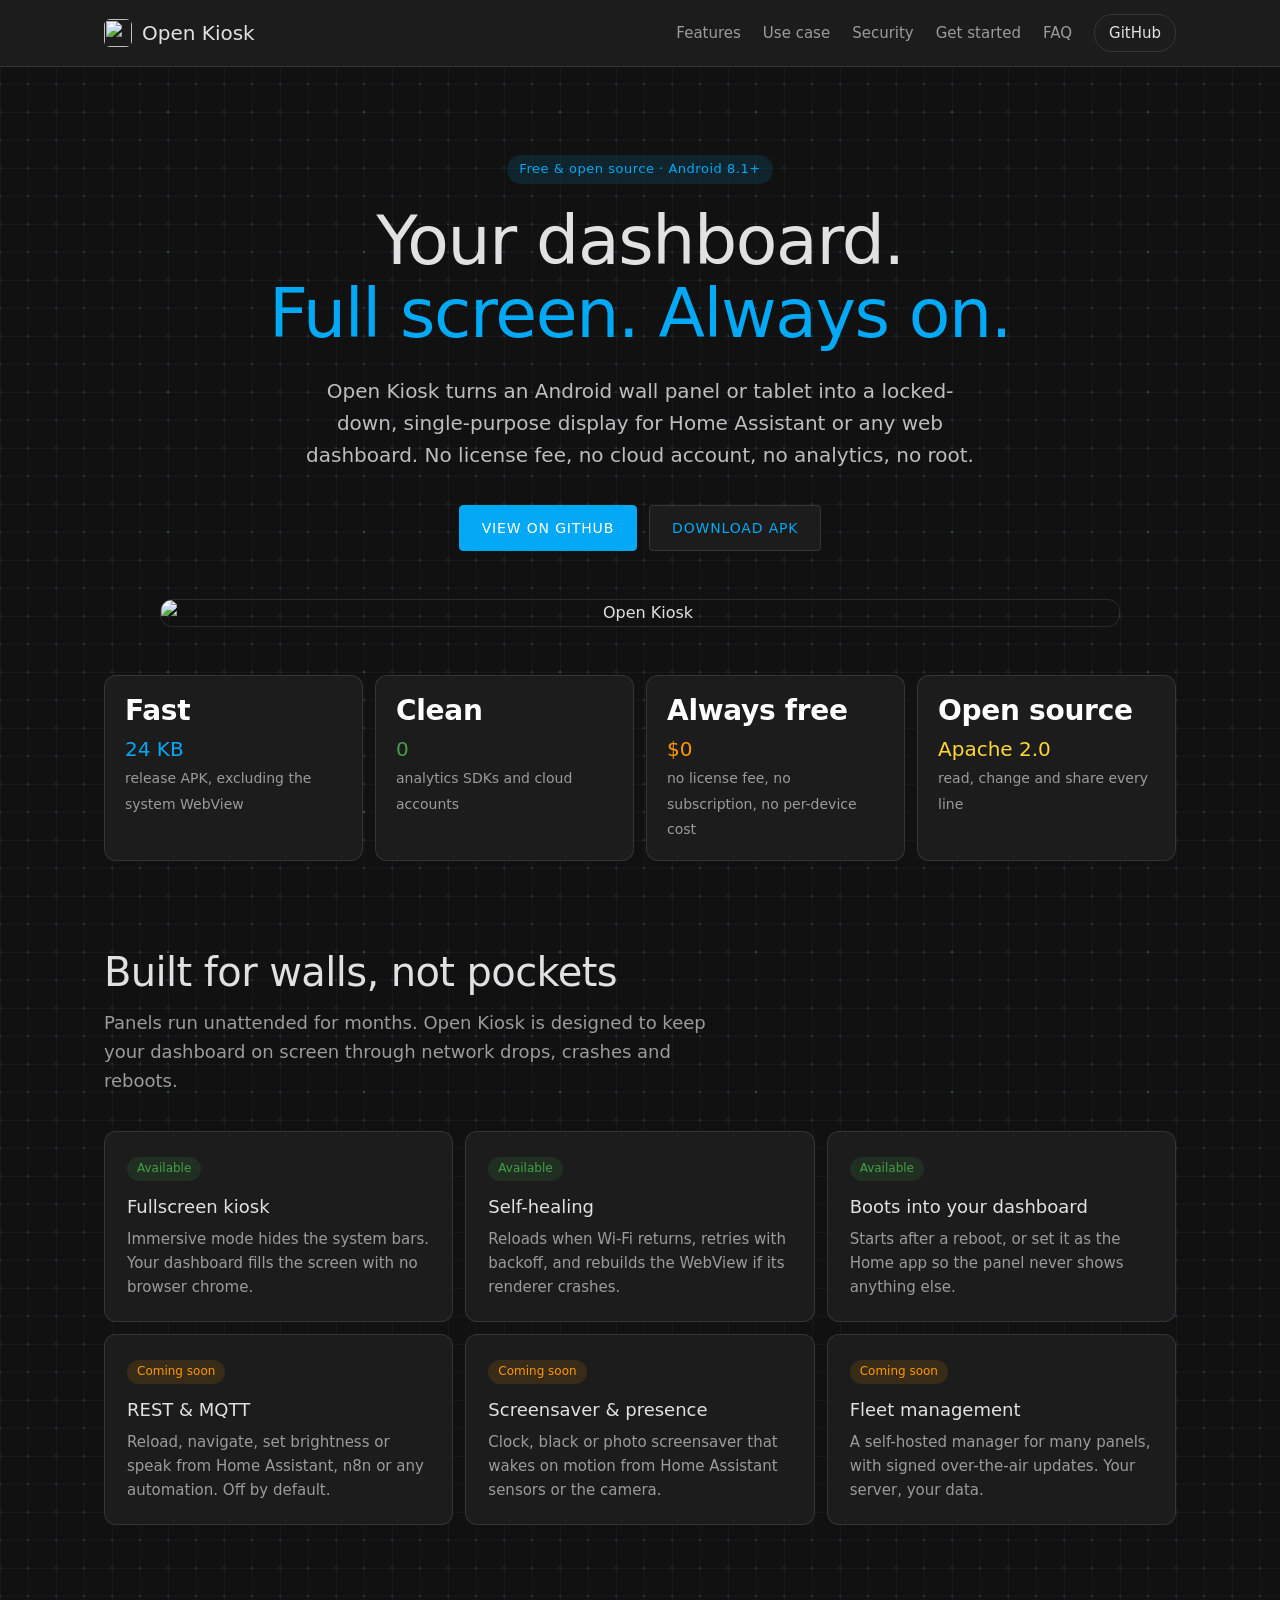
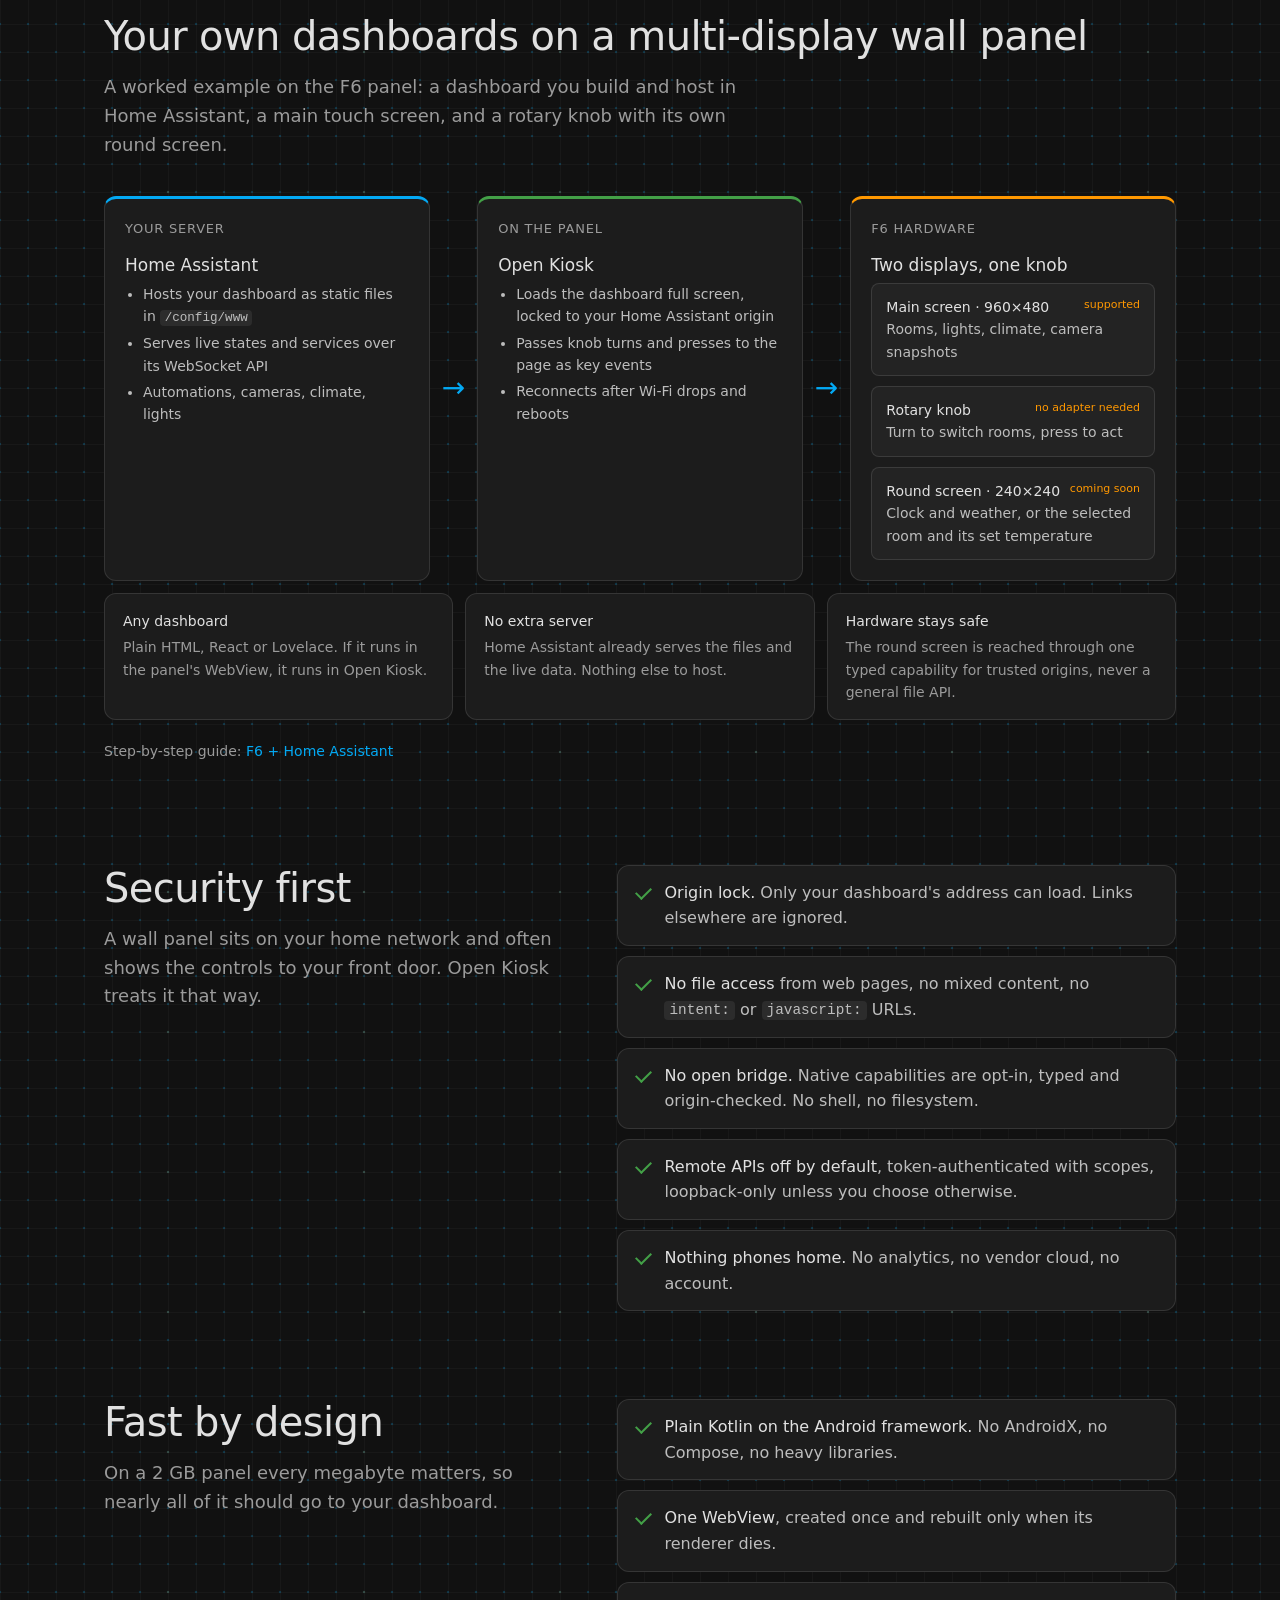
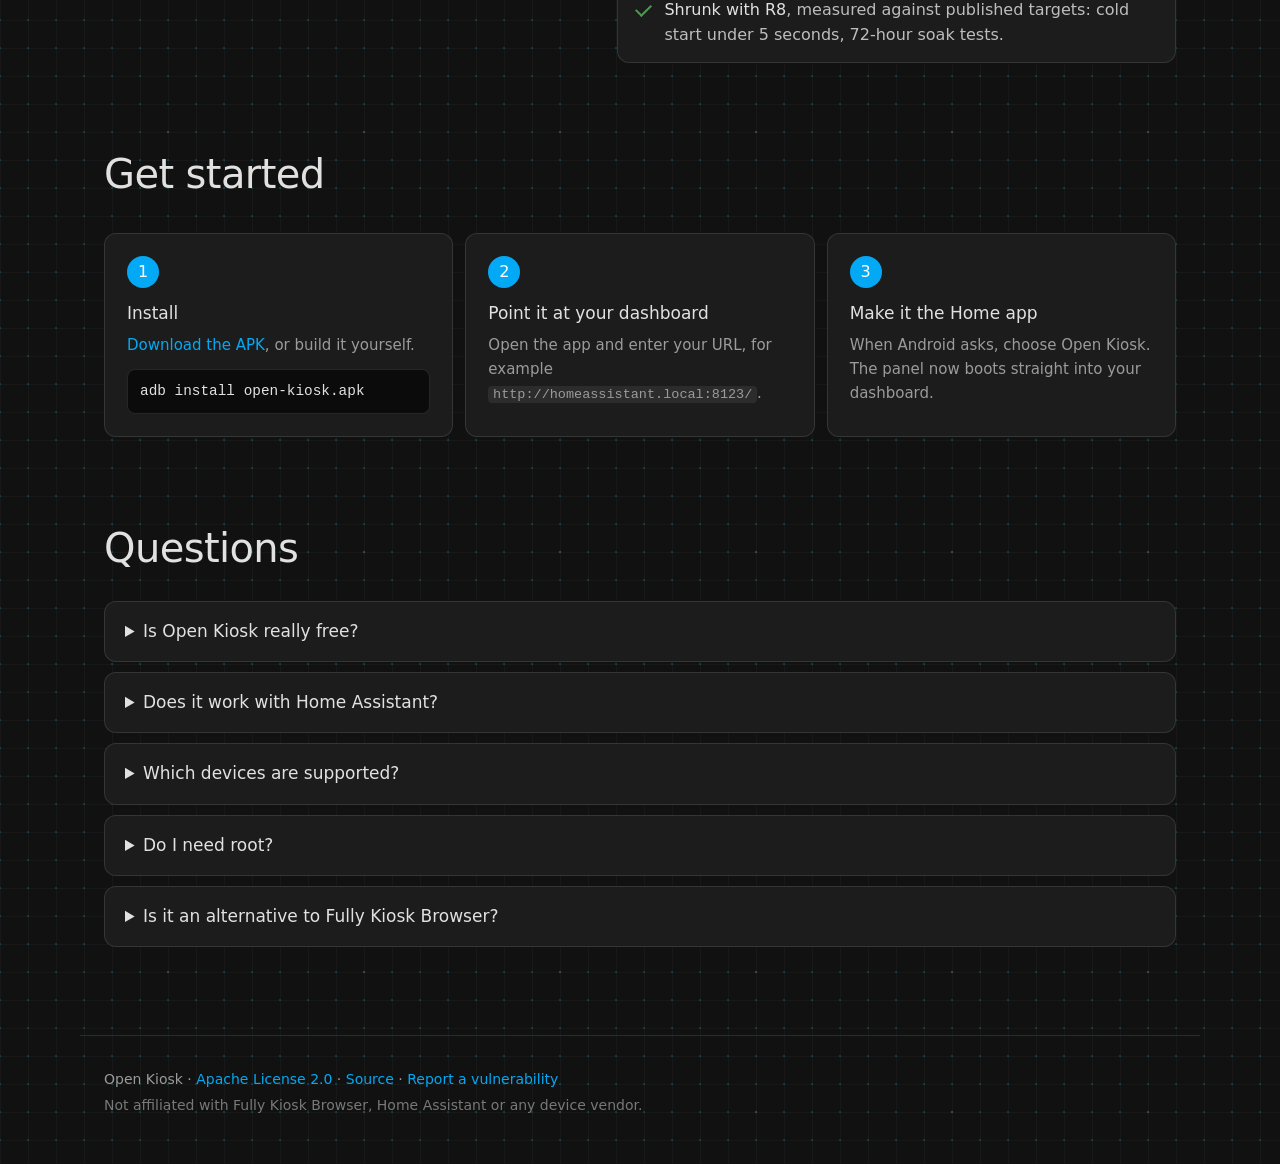
==== commit 5eab5210: "Publish signed APKs to GitHub Releases from version tags Pushing a tag such as v0.1.0 tests, lints a" ====
--- a/site/index.html
+++ b/site/index.html
@@ -56,7 +56,7 @@
         No license fee, no cloud account, no analytics, no root.</p>
       <div class="actions">
         <a class="button primary" href="https://github.com/shoshins/open-kiosk">View on GitHub</a>
-        <a class="button" href="https://github.com/shoshins/open-kiosk/releases">Download APK</a>
+        <a class="button" href="https://github.com/shoshins/open-kiosk/releases/latest/download/open-kiosk.apk">Download APK</a>
       </div>
       <img class="hero-banner" src="icons/about-dark.webp" alt="Open Kiosk">
     </section>
@@ -179,7 +179,7 @@
     <section id="start" class="section">
       <h2>Get started</h2>
       <ol class="steps">
-        <li><h3>Install</h3><p>Download the APK from Releases, or build it yourself.</p>
+        <li><h3>Install</h3><p><a href="https://github.com/shoshins/open-kiosk/releases/latest/download/open-kiosk.apk">Download the APK</a>, or build it yourself.</p>
           <pre><code>adb install open-kiosk.apk</code></pre></li>
         <li><h3>Point it at your dashboard</h3><p>Open the app and enter your URL, for example
           <code>http://homeassistant.local:8123/</code>.</p></li>
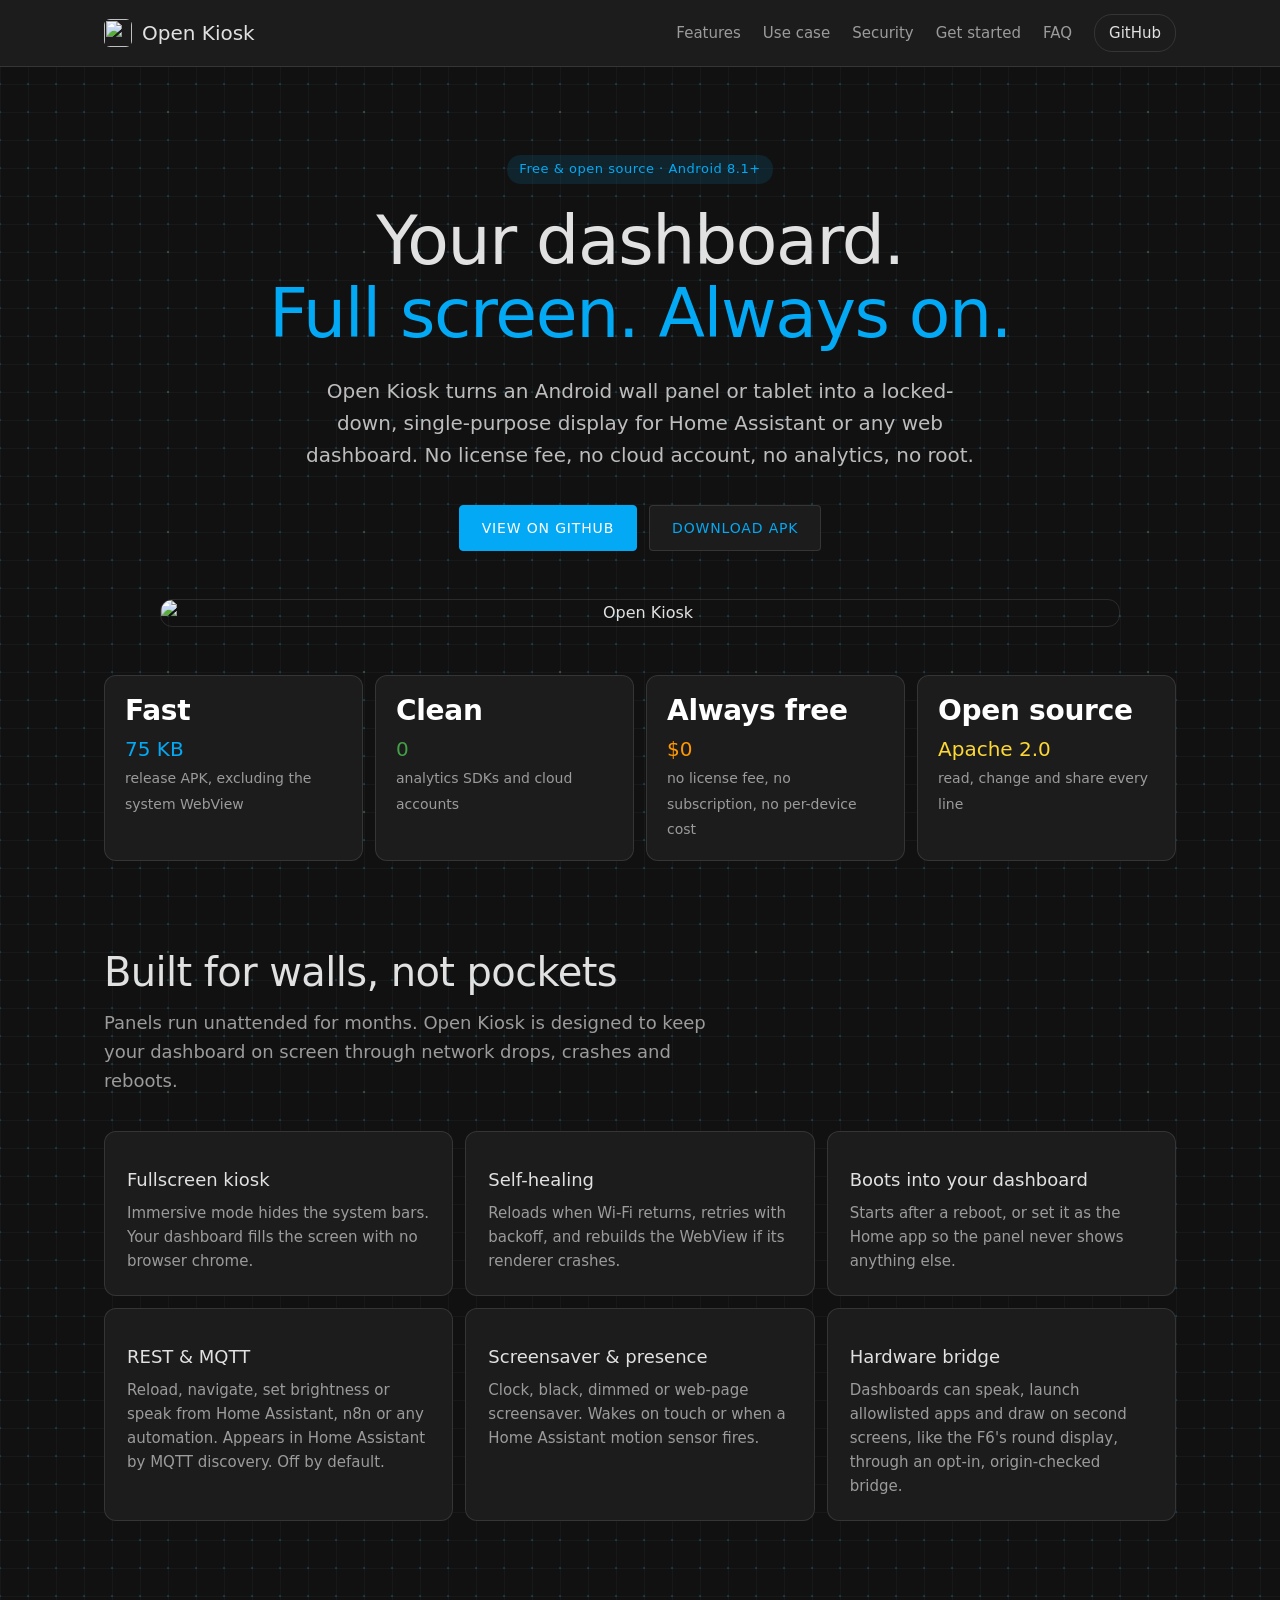
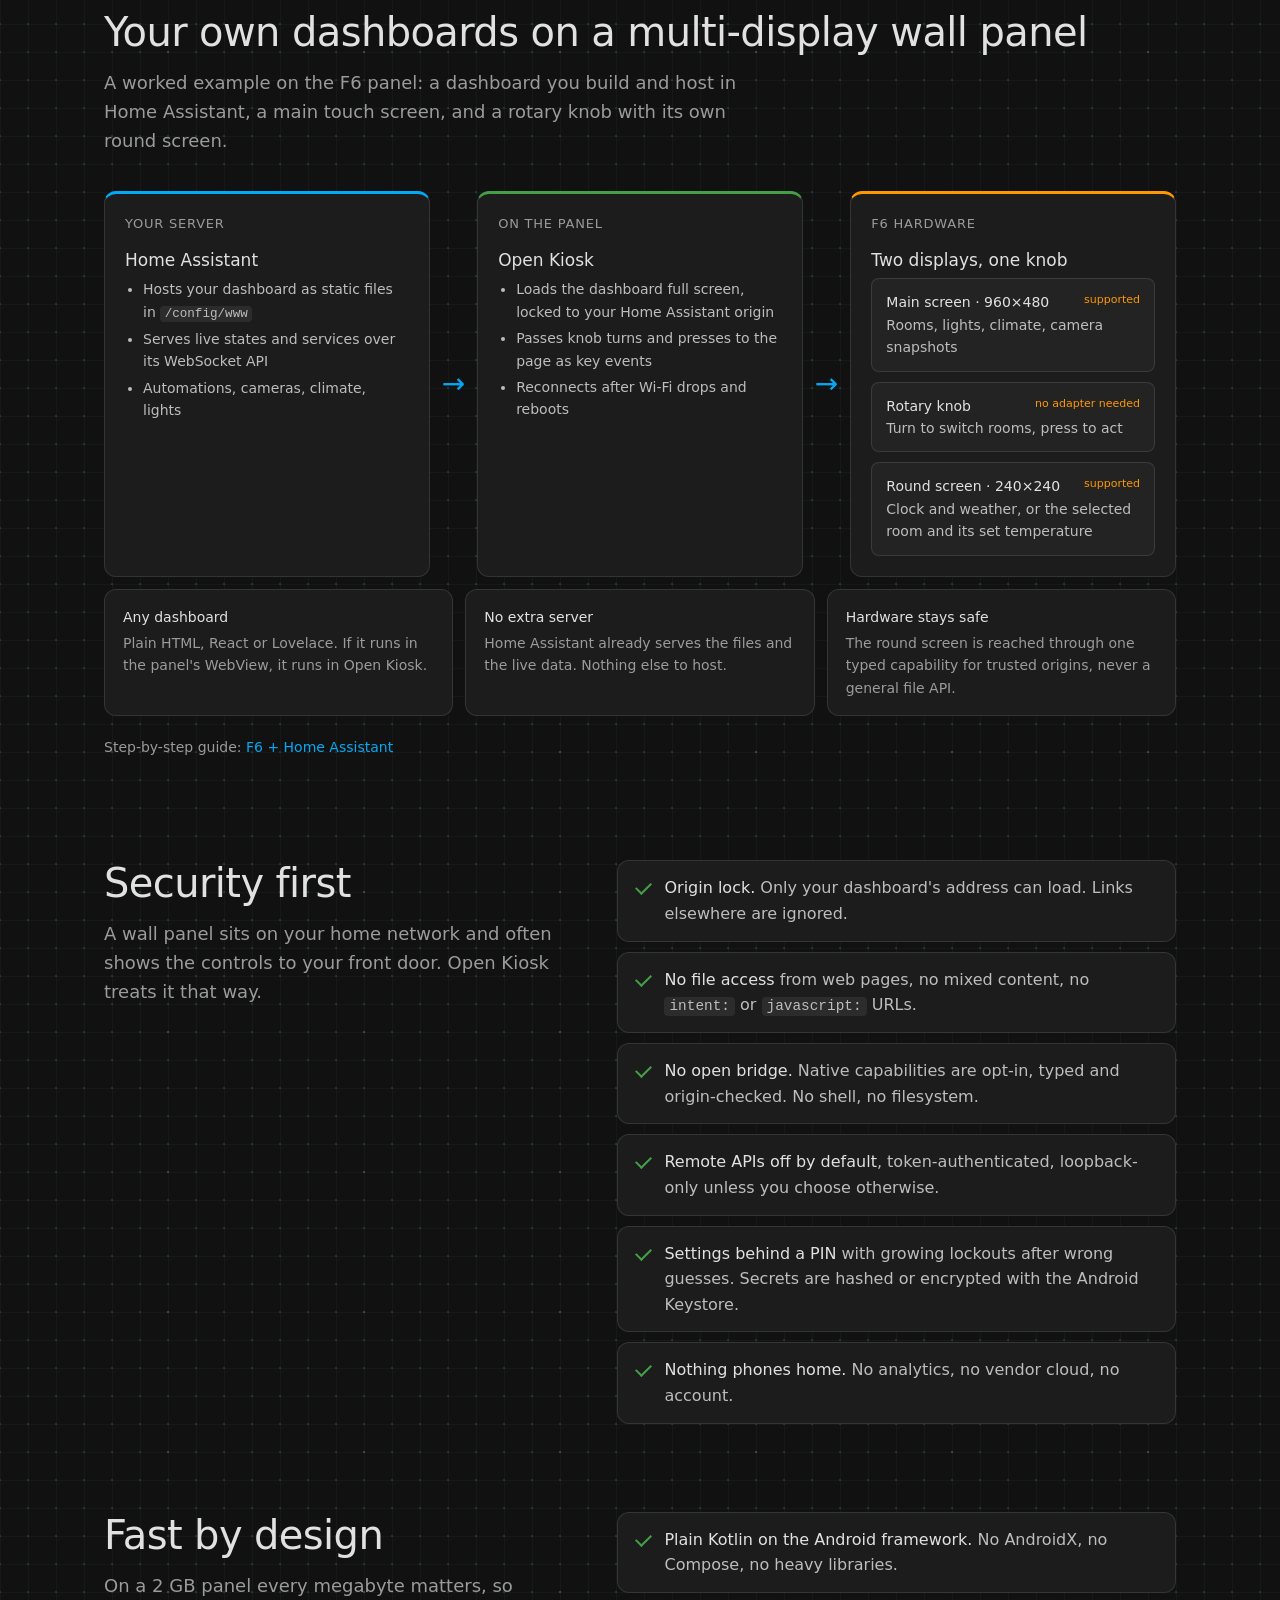
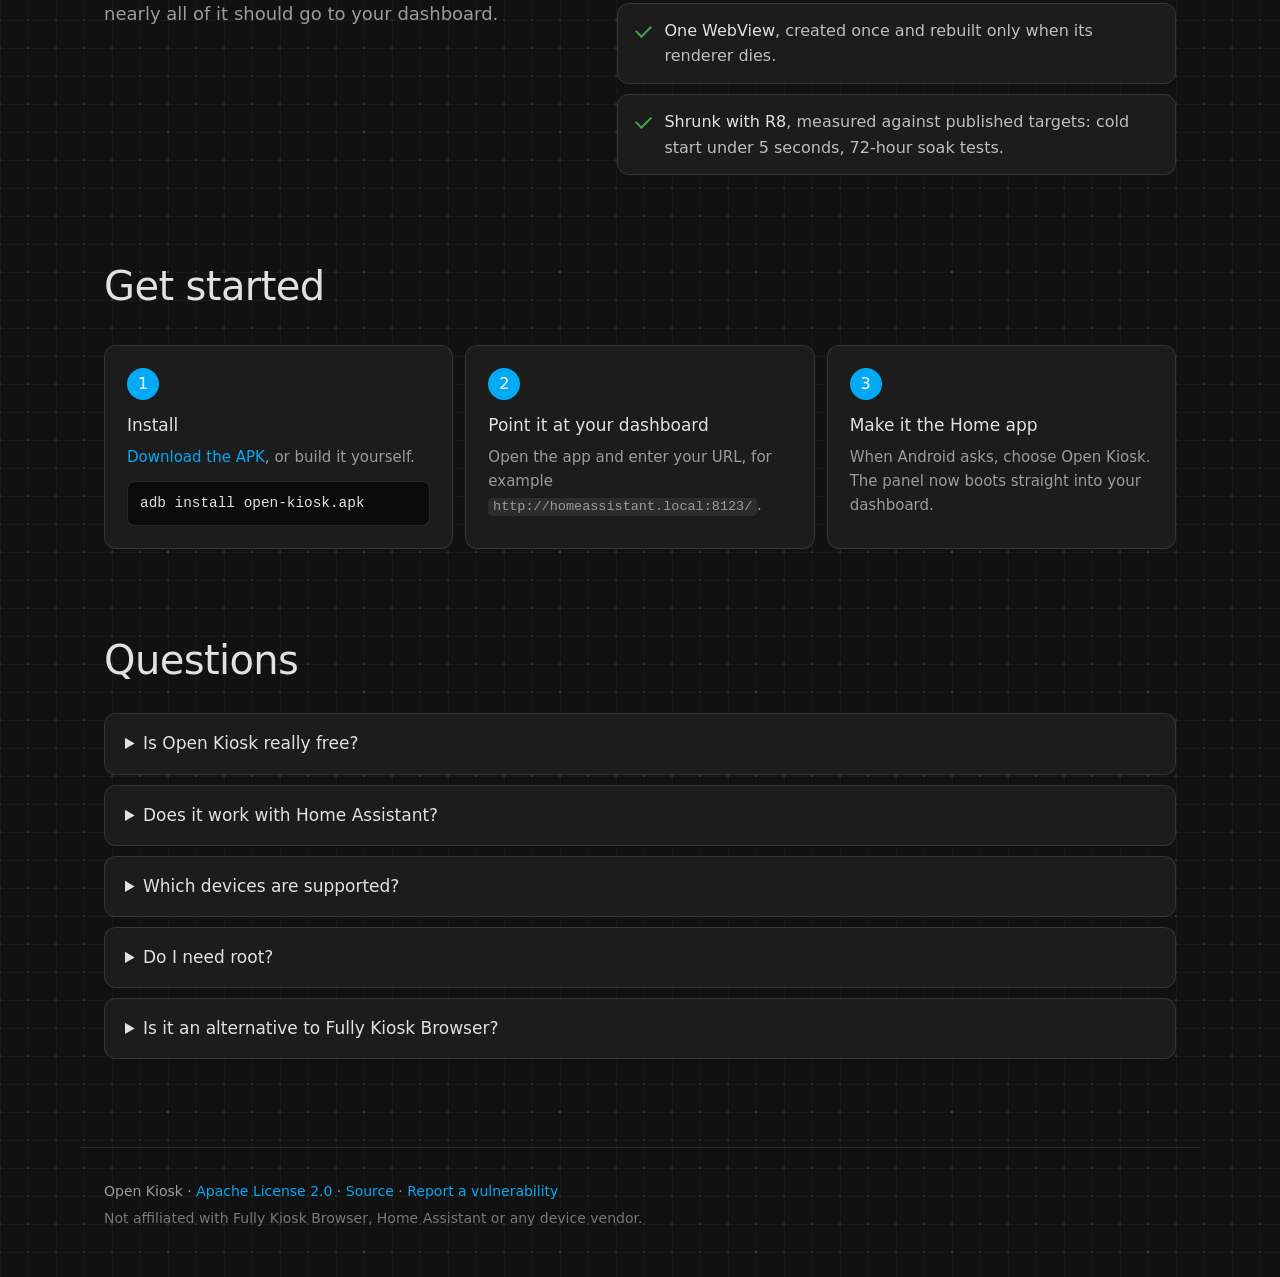
==== commit fe96c4f7: "Add remote control, settings, screensaver and the F6 round screen Every remote path - REST, MQTT and" ====
--- a/site/index.html
+++ b/site/index.html
@@ -62,7 +62,7 @@
     </section>
 
     <section class="stats" aria-label="At a glance">
-      <div><b>Fast</b><strong>24 KB</strong><span>release APK, excluding the system WebView</span></div>
+      <div><b>Fast</b><strong>75 KB</strong><span>release APK, excluding the system WebView</span></div>
       <div><b>Clean</b><strong>0</strong><span>analytics SDKs and cloud accounts</span></div>
       <div><b>Always free</b><strong>$0</strong><span>no license fee, no subscription, no per-device cost</span></div>
       <div><b>Open source</b><strong>Apache 2.0</strong><span>read, change and share every line</span></div>
@@ -74,34 +74,28 @@
         network drops, crashes and reboots.</p>
       <div class="cards">
         <article class="card">
-          <span class="tag done">Available</span>
           <h3>Fullscreen kiosk</h3>
           <p>Immersive mode hides the system bars. Your dashboard fills the screen with no browser chrome.</p>
         </article>
         <article class="card">
-          <span class="tag done">Available</span>
           <h3>Self-healing</h3>
           <p>Reloads when Wi-Fi returns, retries with backoff, and rebuilds the WebView if its renderer crashes.</p>
         </article>
         <article class="card">
-          <span class="tag done">Available</span>
           <h3>Boots into your dashboard</h3>
           <p>Starts after a reboot, or set it as the Home app so the panel never shows anything else.</p>
         </article>
         <article class="card">
-          <span class="tag">Coming soon</span>
           <h3>REST &amp; MQTT</h3>
-          <p>Reload, navigate, set brightness or speak from Home Assistant, n8n or any automation. Off by default.</p>
-        </article>
-        <article class="card">
-          <span class="tag">Coming soon</span>
+          <p>Reload, navigate, set brightness or speak from Home Assistant, n8n or any automation. Appears in Home Assistant by MQTT discovery. Off by default.</p>
+        </article>
+        <article class="card">
           <h3>Screensaver &amp; presence</h3>
-          <p>Clock, black or photo screensaver that wakes on motion from Home Assistant sensors or the camera.</p>
-        </article>
-        <article class="card">
-          <span class="tag">Coming soon</span>
-          <h3>Fleet management</h3>
-          <p>A self-hosted manager for many panels, with signed over-the-air updates. Your server, your data.</p>
+          <p>Clock, black, dimmed or web-page screensaver. Wakes on touch or when a Home Assistant motion sensor fires.</p>
+        </article>
+        <article class="card">
+          <h3>Hardware bridge</h3>
+          <p>Dashboards can speak, launch allowlisted apps and draw on second screens, like the F6's round display, through an opt-in, origin-checked bridge.</p>
         </article>
       </div>
     </section>
@@ -137,7 +131,7 @@
           <div class="screens">
             <div class="screen"><span class="badge">supported</span><strong>Main screen · 960×480</strong>Rooms, lights, climate, camera snapshots</div>
             <div class="screen"><span class="badge">no adapter needed</span><strong>Rotary knob</strong>Turn to switch rooms, press to act</div>
-            <div class="screen"><span class="badge">coming soon</span><strong>Round screen · 240×240</strong>Clock and weather, or the selected room and its set temperature</div>
+            <div class="screen"><span class="badge">supported</span><strong>Round screen · 240×240</strong>Clock and weather, or the selected room and its set temperature</div>
           </div>
         </article>
       </div>
@@ -159,7 +153,8 @@
         <li><strong>Origin lock.</strong> Only your dashboard's address can load. Links elsewhere are ignored.</li>
         <li><strong>No file access</strong> from web pages, no mixed content, no <code>intent:</code> or <code>javascript:</code> URLs.</li>
         <li><strong>No open bridge.</strong> Native capabilities are opt-in, typed and origin-checked. No shell, no filesystem.</li>
-        <li><strong>Remote APIs off by default</strong>, token-authenticated with scopes, loopback-only unless you choose otherwise.</li>
+        <li><strong>Remote APIs off by default</strong>, token-authenticated, loopback-only unless you choose otherwise.</li>
+        <li><strong>Settings behind a PIN</strong> with growing lockouts after wrong guesses. Secrets are hashed or encrypted with the Android Keystore.</li>
         <li><strong>Nothing phones home.</strong> No analytics, no vendor cloud, no account.</li>
       </ul>
     </section>
@@ -195,7 +190,7 @@
       </details>
       <details>
         <summary>Does it work with Home Assistant?</summary>
-        <p>Yes. Any web dashboard works, including Home Assistant's own UI and custom dashboards. MQTT discovery for Home Assistant is coming soon.</p>
+        <p>Yes. Any web dashboard works, including Home Assistant's own UI and custom dashboards. With MQTT enabled, the panel appears in Home Assistant automatically as a device with buttons, a brightness slider and sensors.</p>
       </details>
       <details>
         <summary>Which devices are supported?</summary>
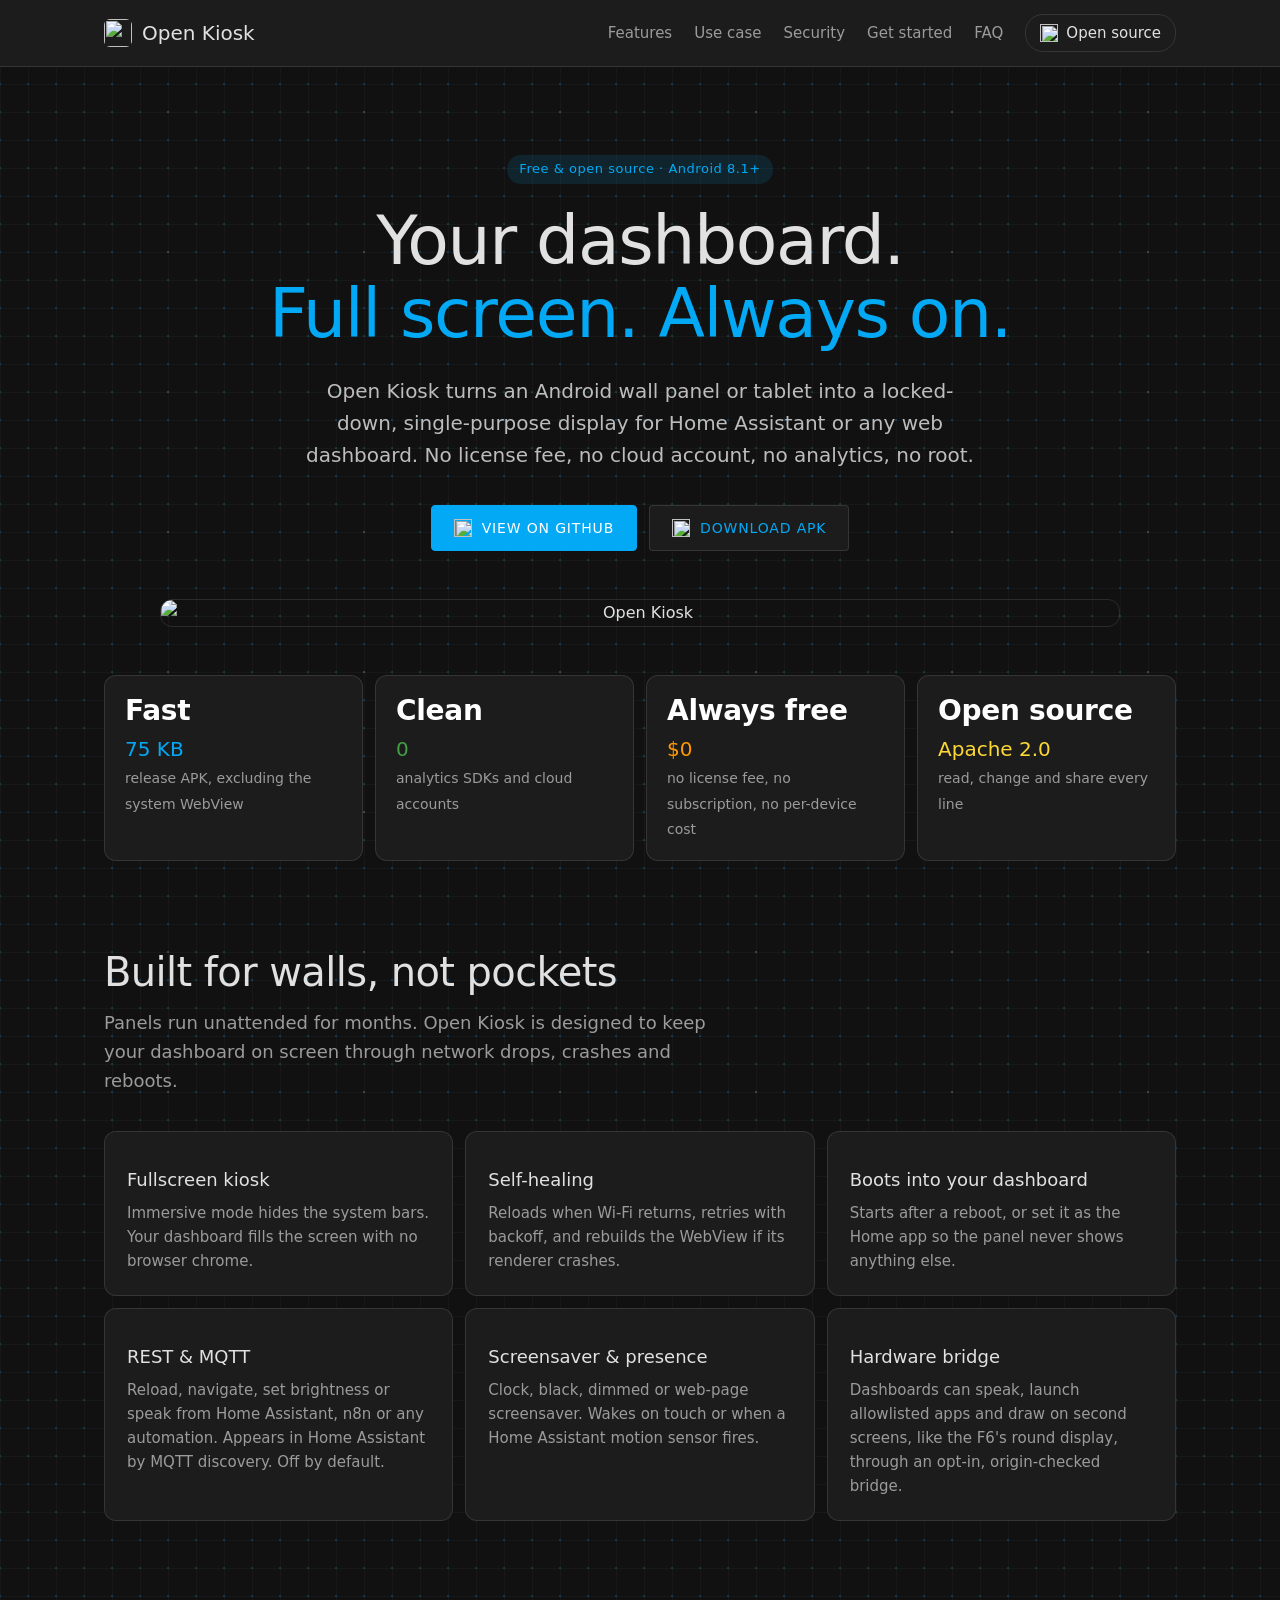
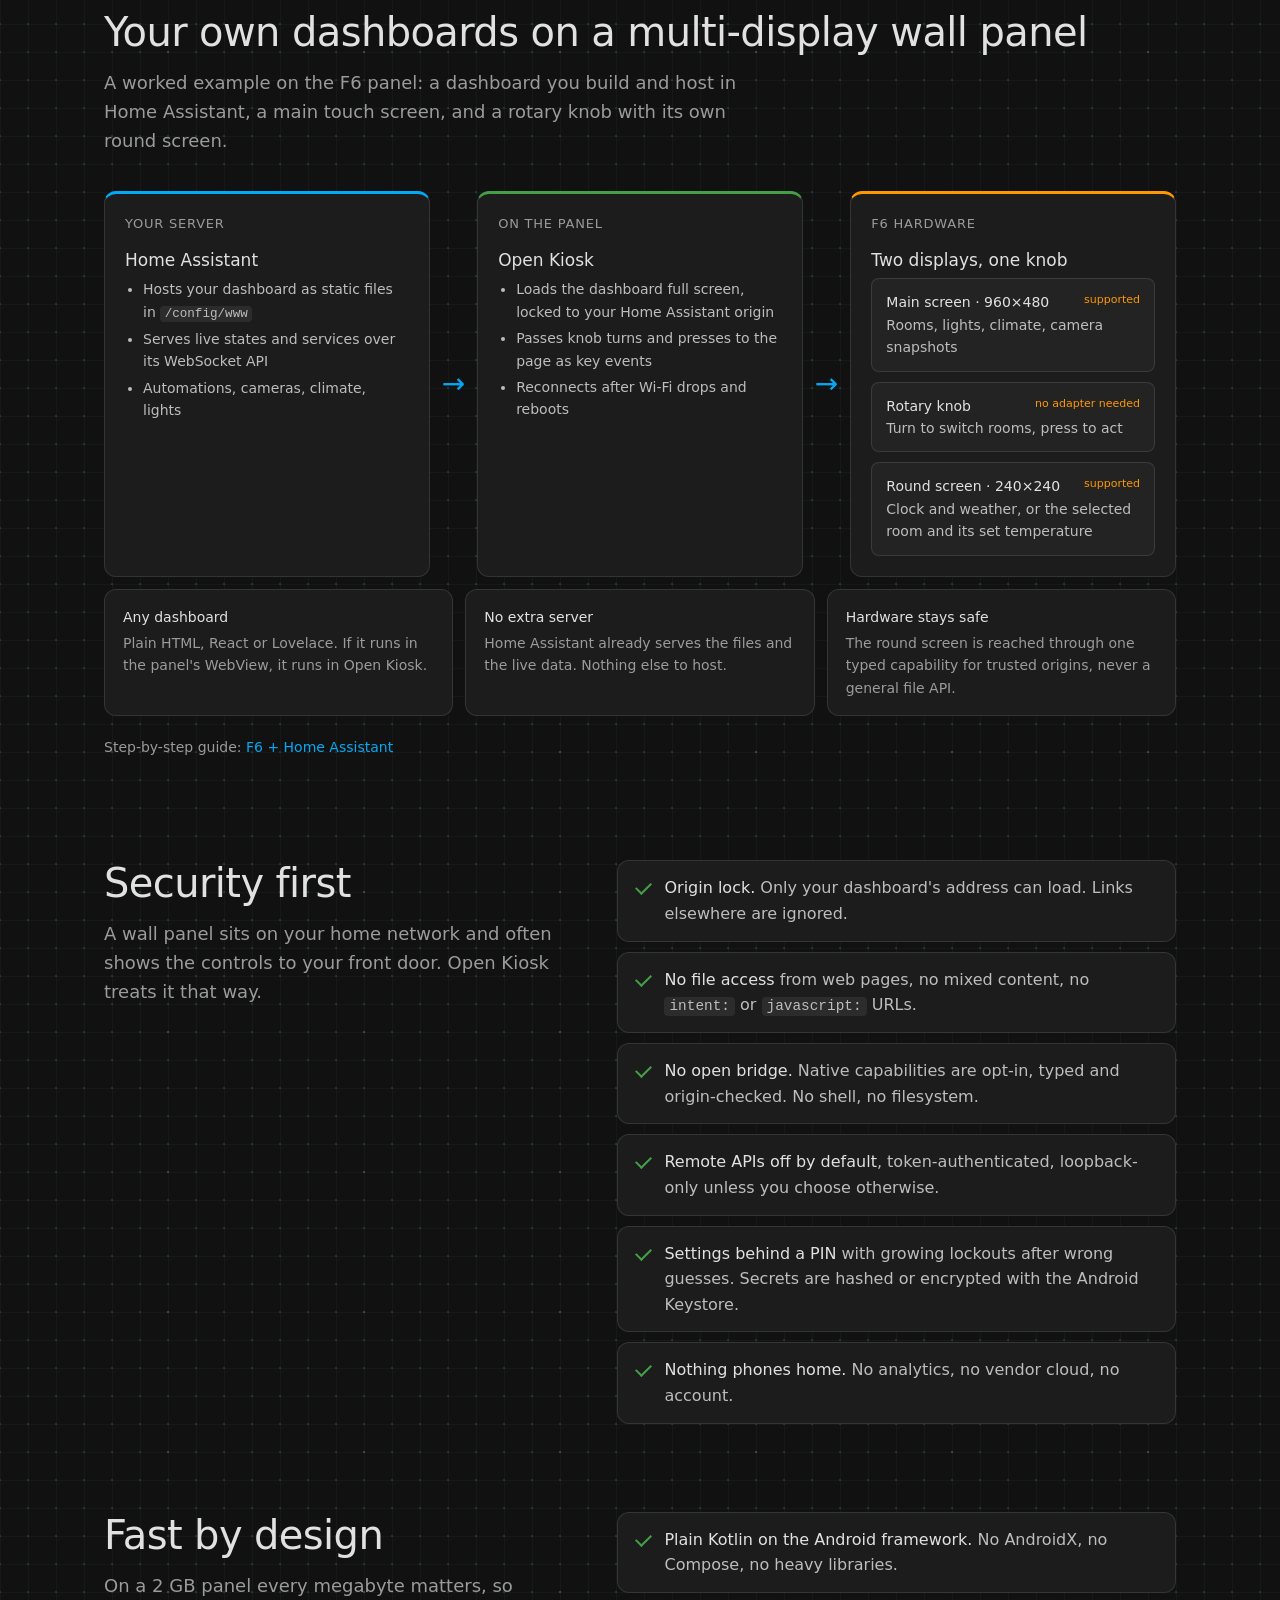
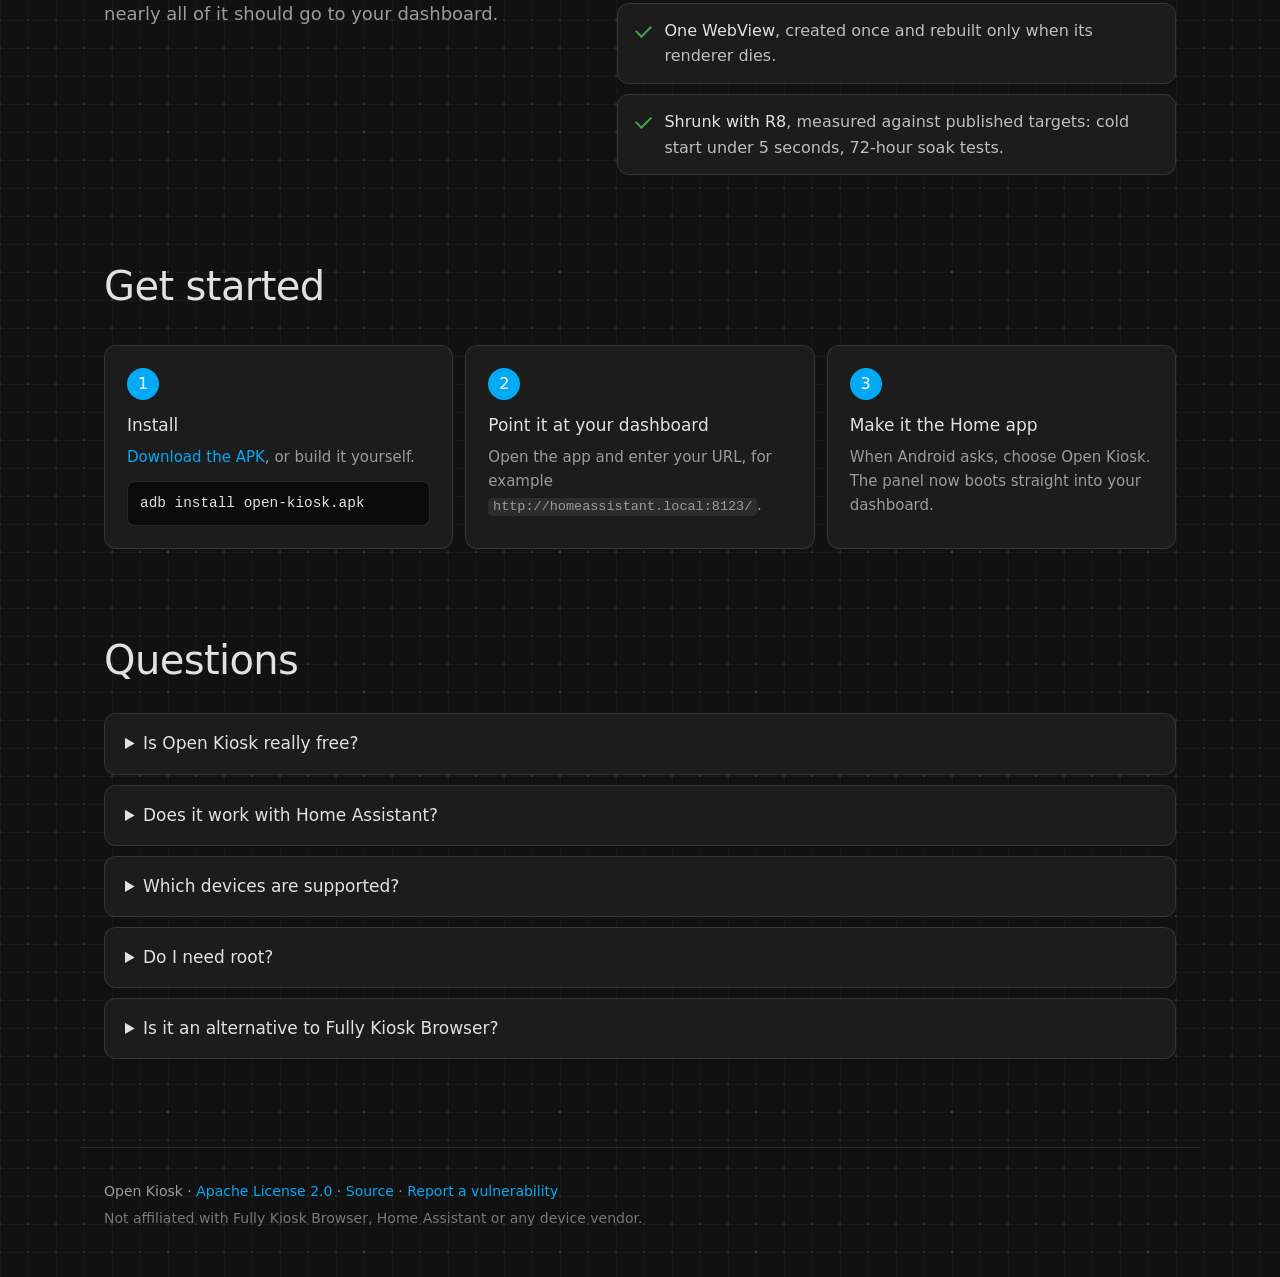
==== commit fbef56a0: "Mark the GitHub links with the GitHub icon The top-right link now reads "Open source", and it and bo" ====
--- a/site/index.html
+++ b/site/index.html
@@ -42,7 +42,7 @@
       <a href="#security">Security</a>
       <a href="#start">Get started</a>
       <a href="#faq">FAQ</a>
-      <a class="nav-cta" href="https://github.com/shoshins/open-kiosk">GitHub</a>
+      <a class="nav-cta" href="https://github.com/shoshins/open-kiosk" aria-label="Open source on GitHub"><img class="gh-icon" src="icons/github.webp" alt="" width="18" height="18">Open source</a>
     </nav>
   </header>
   </div>
@@ -55,8 +55,8 @@
         single-purpose display for Home Assistant or any web dashboard.
         No license fee, no cloud account, no analytics, no root.</p>
       <div class="actions">
-        <a class="button primary" href="https://github.com/shoshins/open-kiosk">View on GitHub</a>
-        <a class="button" href="https://github.com/shoshins/open-kiosk/releases/latest/download/open-kiosk.apk">Download APK</a>
+        <a class="button primary" href="https://github.com/shoshins/open-kiosk"><img class="gh-icon" src="icons/github.webp" alt="" width="18" height="18">View on GitHub</a>
+        <a class="button" href="https://github.com/shoshins/open-kiosk/releases/latest/download/open-kiosk.apk"><img class="gh-icon" src="icons/github.webp" alt="" width="18" height="18">Download APK</a>
       </div>
       <img class="hero-banner" src="icons/about-dark.webp" alt="Open Kiosk">
     </section>
--- a/site/style.css
+++ b/site/style.css
@@ -50,7 +50,7 @@
 .nav nav { display: flex; align-items: center; gap: 22px; }
 .nav nav a { color: var(--muted); font-size: 15px; }
 .nav nav a:hover { color: var(--text); text-decoration: none; }
-.nav .nav-cta { color: var(--text); padding: 6px 14px; border: 1px solid var(--line); border-radius: 18px; }
+.nav .nav-cta { display: inline-flex; align-items: center; gap: 8px; color: var(--text); padding: 6px 14px; border: 1px solid var(--line); border-radius: 18px; }
 
 /* Hero */
 .hero { max-width: var(--max); margin: 0 auto; padding: 88px 24px 48px; text-align: center; }
@@ -60,7 +60,7 @@
 .lead { max-width: 680px; margin: 24px auto 0; color: #bdbdbd; font-size: clamp(17px, 2vw, 20px); }
 .actions { display: flex; justify-content: center; flex-wrap: wrap; gap: 12px; margin-top: 34px; }
 .button {
-  display: inline-block; padding: 11px 22px; border-radius: 4px;
+  display: inline-flex; align-items: center; gap: 10px; padding: 11px 22px; border-radius: 4px;
   border: 1px solid var(--line); background: var(--card);
   color: var(--primary); font-weight: 500; text-transform: uppercase; letter-spacing: .06em; font-size: 14px;
   transition: background-color .15s ease;
@@ -68,6 +68,7 @@
 .button:hover { text-decoration: none; background: var(--card-2); }
 .button.primary { background: var(--primary); border-color: var(--primary); color: #fff; }
 .button.primary:hover { background: #0398dc; }
+.gh-icon { width: 18px; height: 18px; flex: 0 0 18px; object-fit: contain; }
 .status { margin-top: 20px; color: var(--muted); font-size: 14px; }
 .hero-banner { display: block; width: 100%; max-width: 960px; height: auto; margin: 48px auto 0; border-radius: var(--radius); border: 1px solid var(--line); }
 
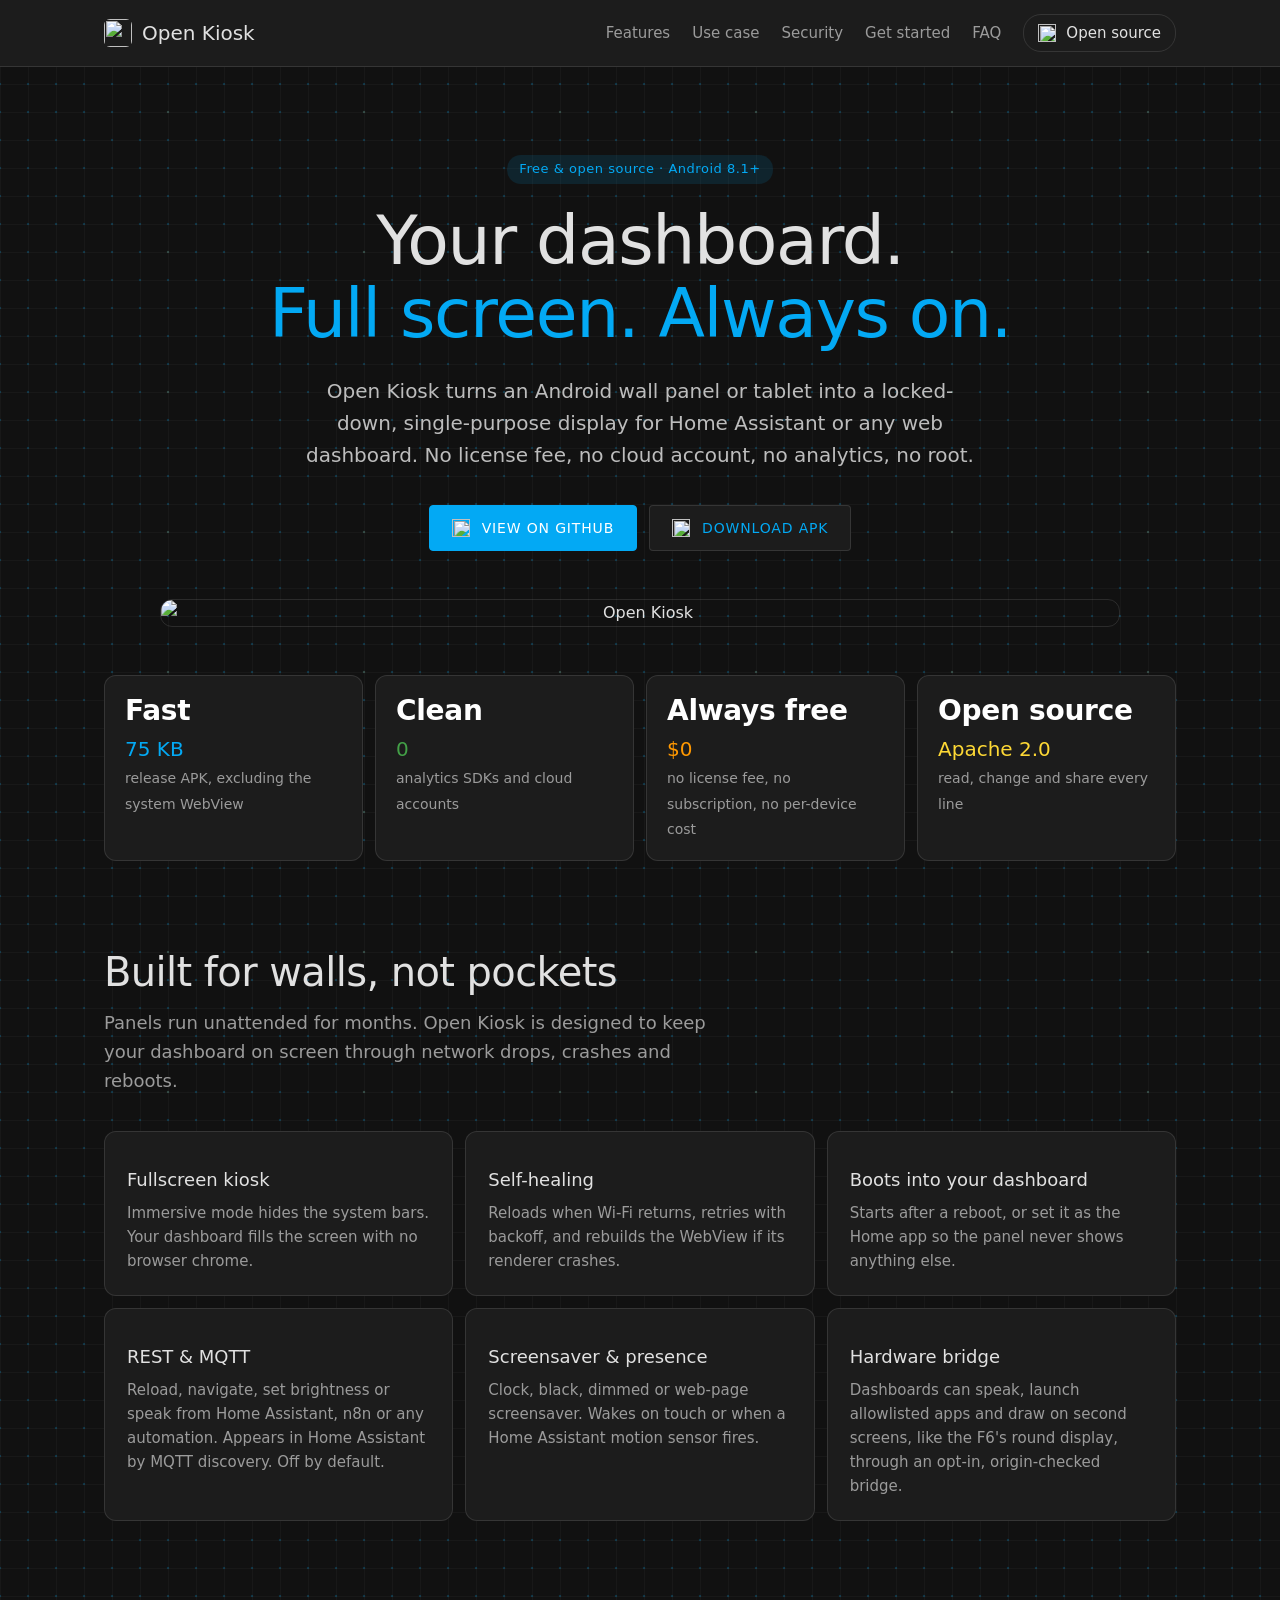
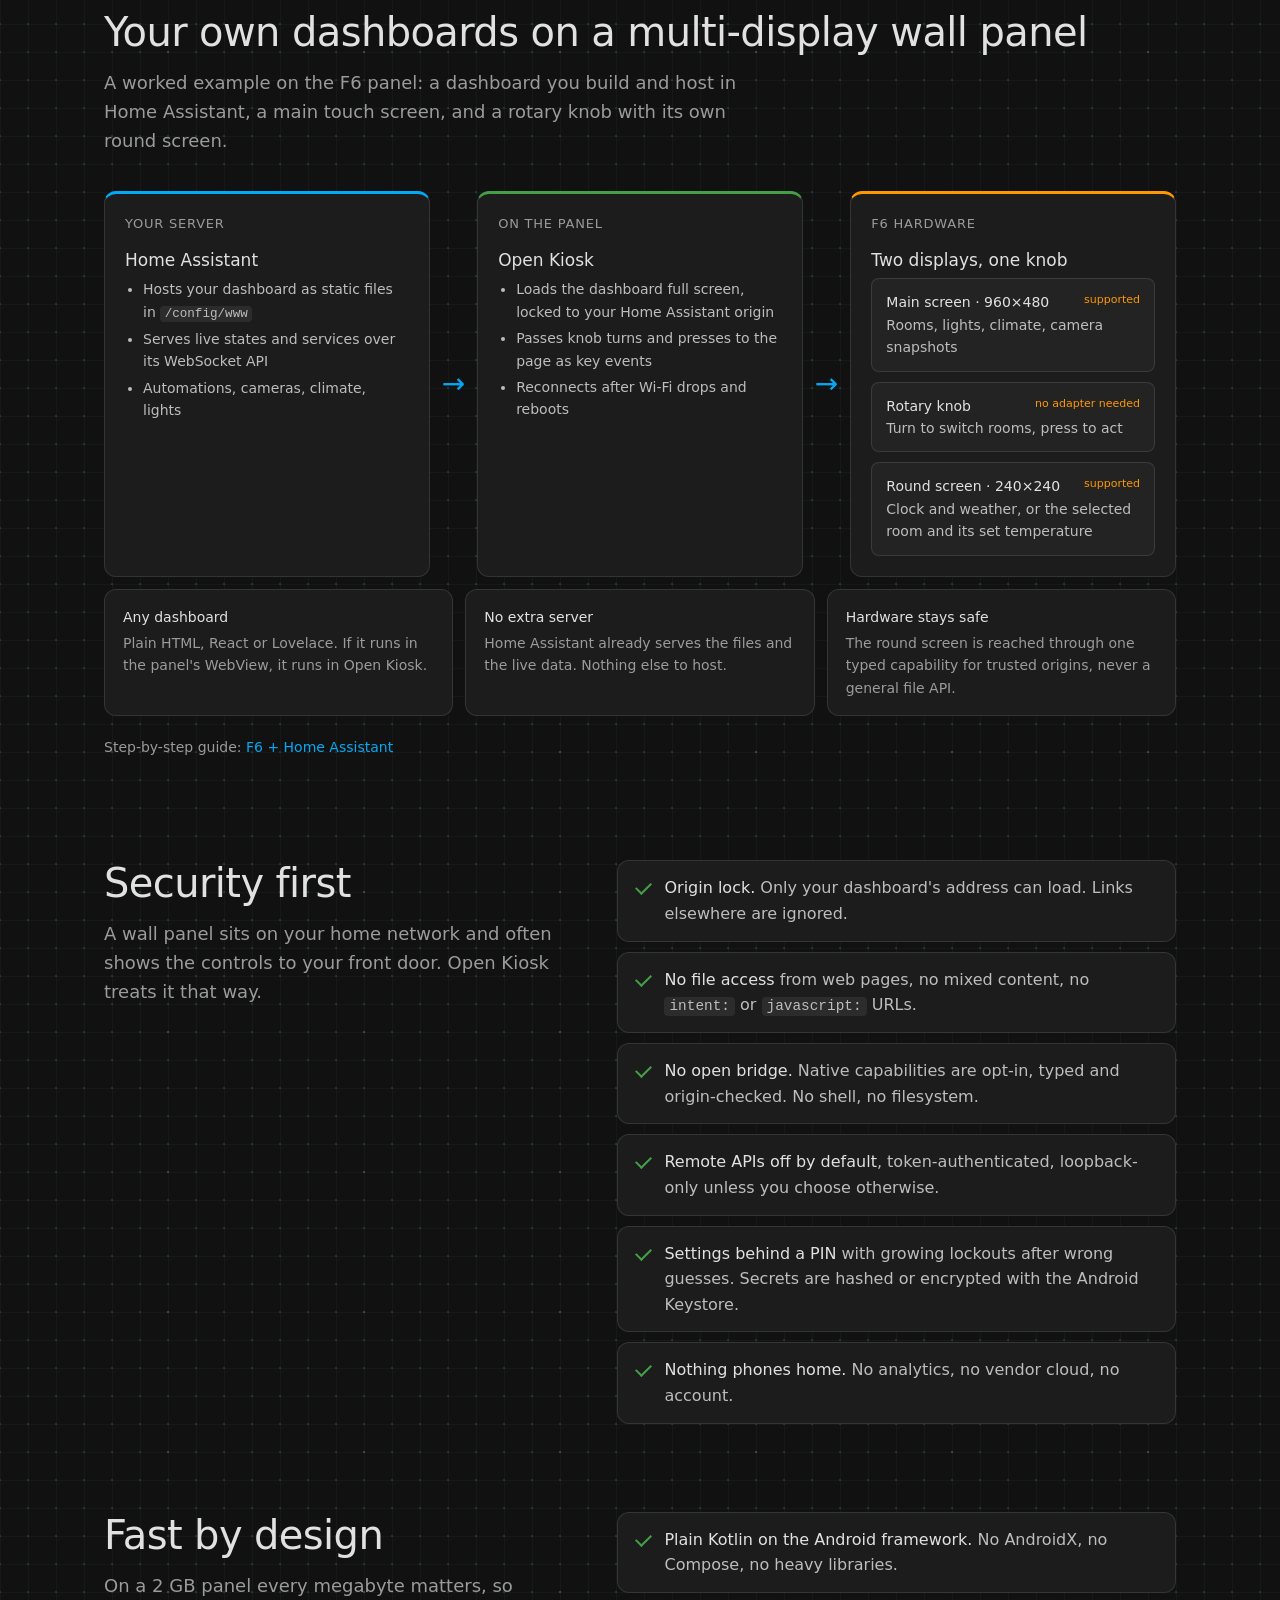
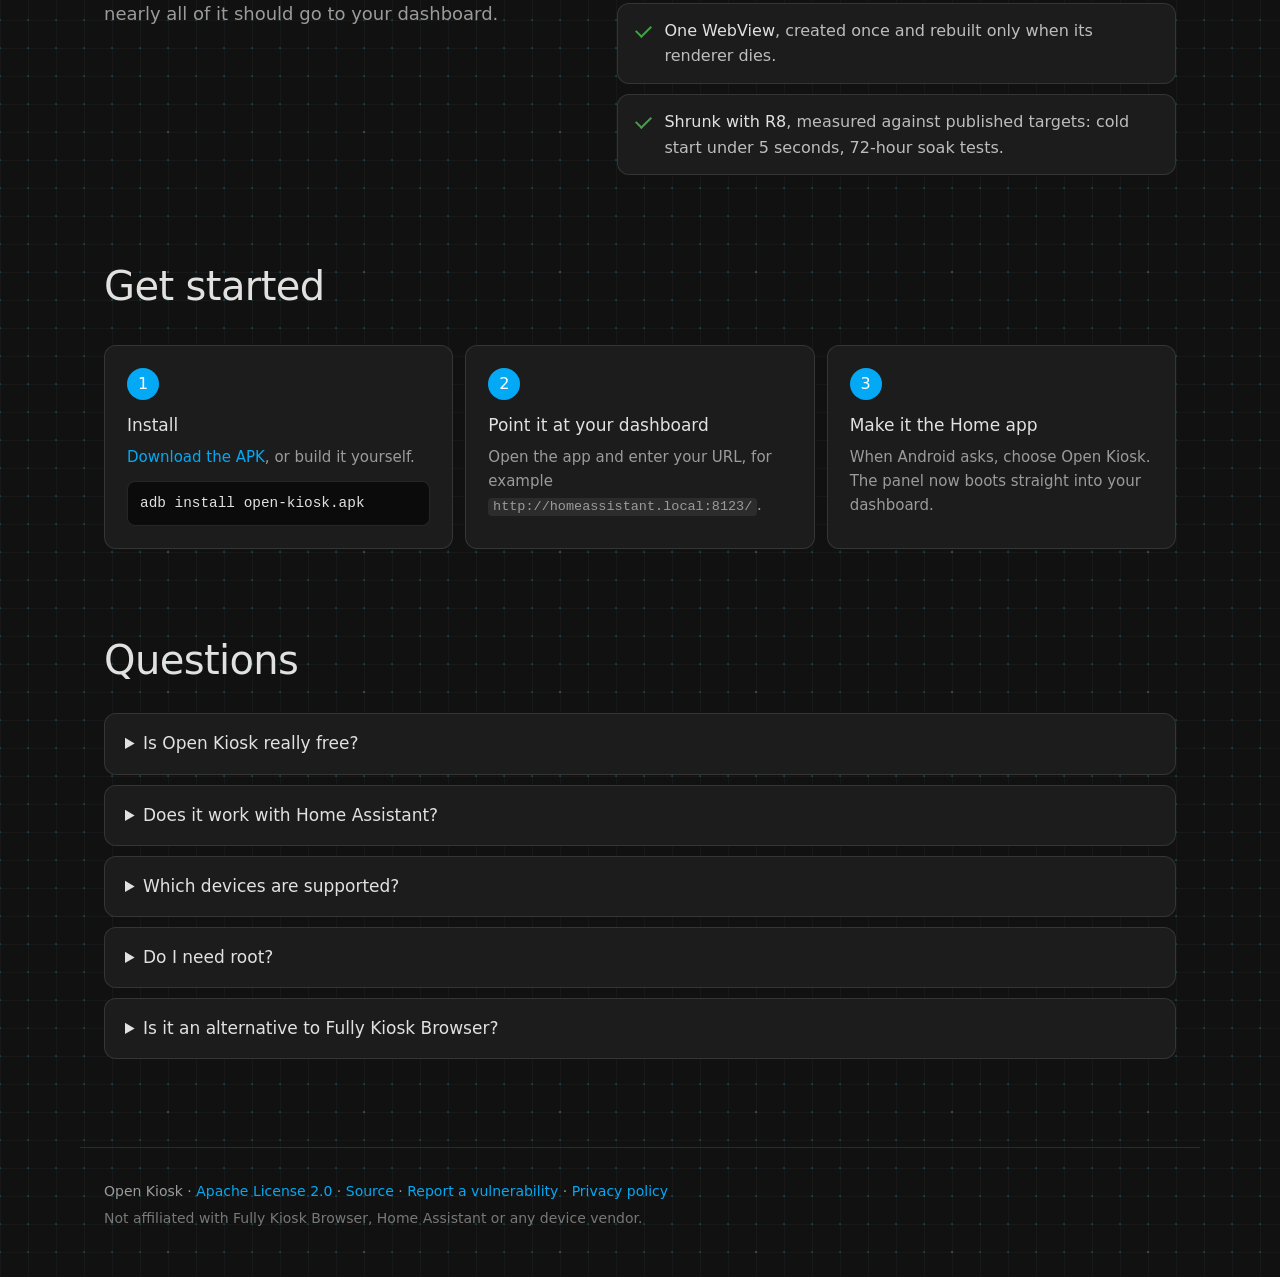
==== commit 1a1bd16c: "Build an App Bundle for Google Play and publish a privacy policy Releases now also carry a signed .a" ====
--- a/site/index.html
+++ b/site/index.html
@@ -210,7 +210,8 @@
   <footer class="footer">
     <p>Open Kiosk · <a href="https://github.com/shoshins/open-kiosk/blob/main/LICENSE">Apache License 2.0</a> ·
       <a href="https://github.com/shoshins/open-kiosk">Source</a> ·
-      <a href="https://github.com/shoshins/open-kiosk/blob/main/SECURITY.md">Report a vulnerability</a></p>
+      <a href="https://github.com/shoshins/open-kiosk/blob/main/SECURITY.md">Report a vulnerability</a> ·
+      <a href="privacy.html">Privacy policy</a></p>
     <p class="muted">Not affiliated with Fully Kiosk Browser, Home Assistant or any device vendor.</p>
   </footer>
 </body>
--- a/site/style.css
+++ b/site/style.css
@@ -50,7 +50,7 @@
 .nav nav { display: flex; align-items: center; gap: 22px; }
 .nav nav a { color: var(--muted); font-size: 15px; }
 .nav nav a:hover { color: var(--text); text-decoration: none; }
-.nav .nav-cta { display: inline-flex; align-items: center; gap: 8px; color: var(--text); padding: 6px 14px; border: 1px solid var(--line); border-radius: 18px; }
+.nav .nav-cta { display: inline-flex; align-items: center; color: var(--text); padding: 6px 14px; border: 1px solid var(--line); border-radius: 18px; }
 
 /* Hero */
 .hero { max-width: var(--max); margin: 0 auto; padding: 88px 24px 48px; text-align: center; }
@@ -60,7 +60,7 @@
 .lead { max-width: 680px; margin: 24px auto 0; color: #bdbdbd; font-size: clamp(17px, 2vw, 20px); }
 .actions { display: flex; justify-content: center; flex-wrap: wrap; gap: 12px; margin-top: 34px; }
 .button {
-  display: inline-flex; align-items: center; gap: 10px; padding: 11px 22px; border-radius: 4px;
+  display: inline-flex; align-items: center; padding: 11px 22px; border-radius: 4px;
   border: 1px solid var(--line); background: var(--card);
   color: var(--primary); font-weight: 500; text-transform: uppercase; letter-spacing: .06em; font-size: 14px;
   transition: background-color .15s ease;
@@ -68,7 +68,8 @@
 .button:hover { text-decoration: none; background: var(--card-2); }
 .button.primary { background: var(--primary); border-color: var(--primary); color: #fff; }
 .button.primary:hover { background: #0398dc; }
-.gh-icon { width: 18px; height: 18px; flex: 0 0 18px; object-fit: contain; }
+.gh-icon { width: 18px; height: 18px; flex: 0 0 18px; margin-right: 12px; object-fit: contain; }
+.nav .gh-icon { margin-right: 10px; }
 .status { margin-top: 20px; color: var(--muted); font-size: 14px; }
 .hero-banner { display: block; width: 100%; max-width: 960px; height: auto; margin: 48px auto 0; border-radius: var(--radius); border: 1px solid var(--line); }
 
@@ -138,6 +139,14 @@
 summary { cursor: pointer; font-weight: 500; font-size: 17px; }
 details p { margin: 10px 0 0; color: var(--muted); }
 
+/* Legal pages */
+.legal { max-width: 760px; padding-top: 56px; }
+.legal h1 { margin: 0; font-size: clamp(32px, 5vw, 44px); font-weight: 500; letter-spacing: -.015em; }
+.legal h2 { margin-top: 40px; font-size: 22px; }
+.legal p, .legal li { color: #bdbdbd; }
+.legal li + li { margin-top: 6px; }
+.legal strong { color: var(--text); font-weight: 500; }
+
 /* Footer */
 .footer { max-width: var(--max); margin: 88px auto 0; padding: 28px 24px 44px; border-top: 1px solid var(--line); color: var(--muted); font-size: 14px; }
 .footer p { margin: 4px 0; }
